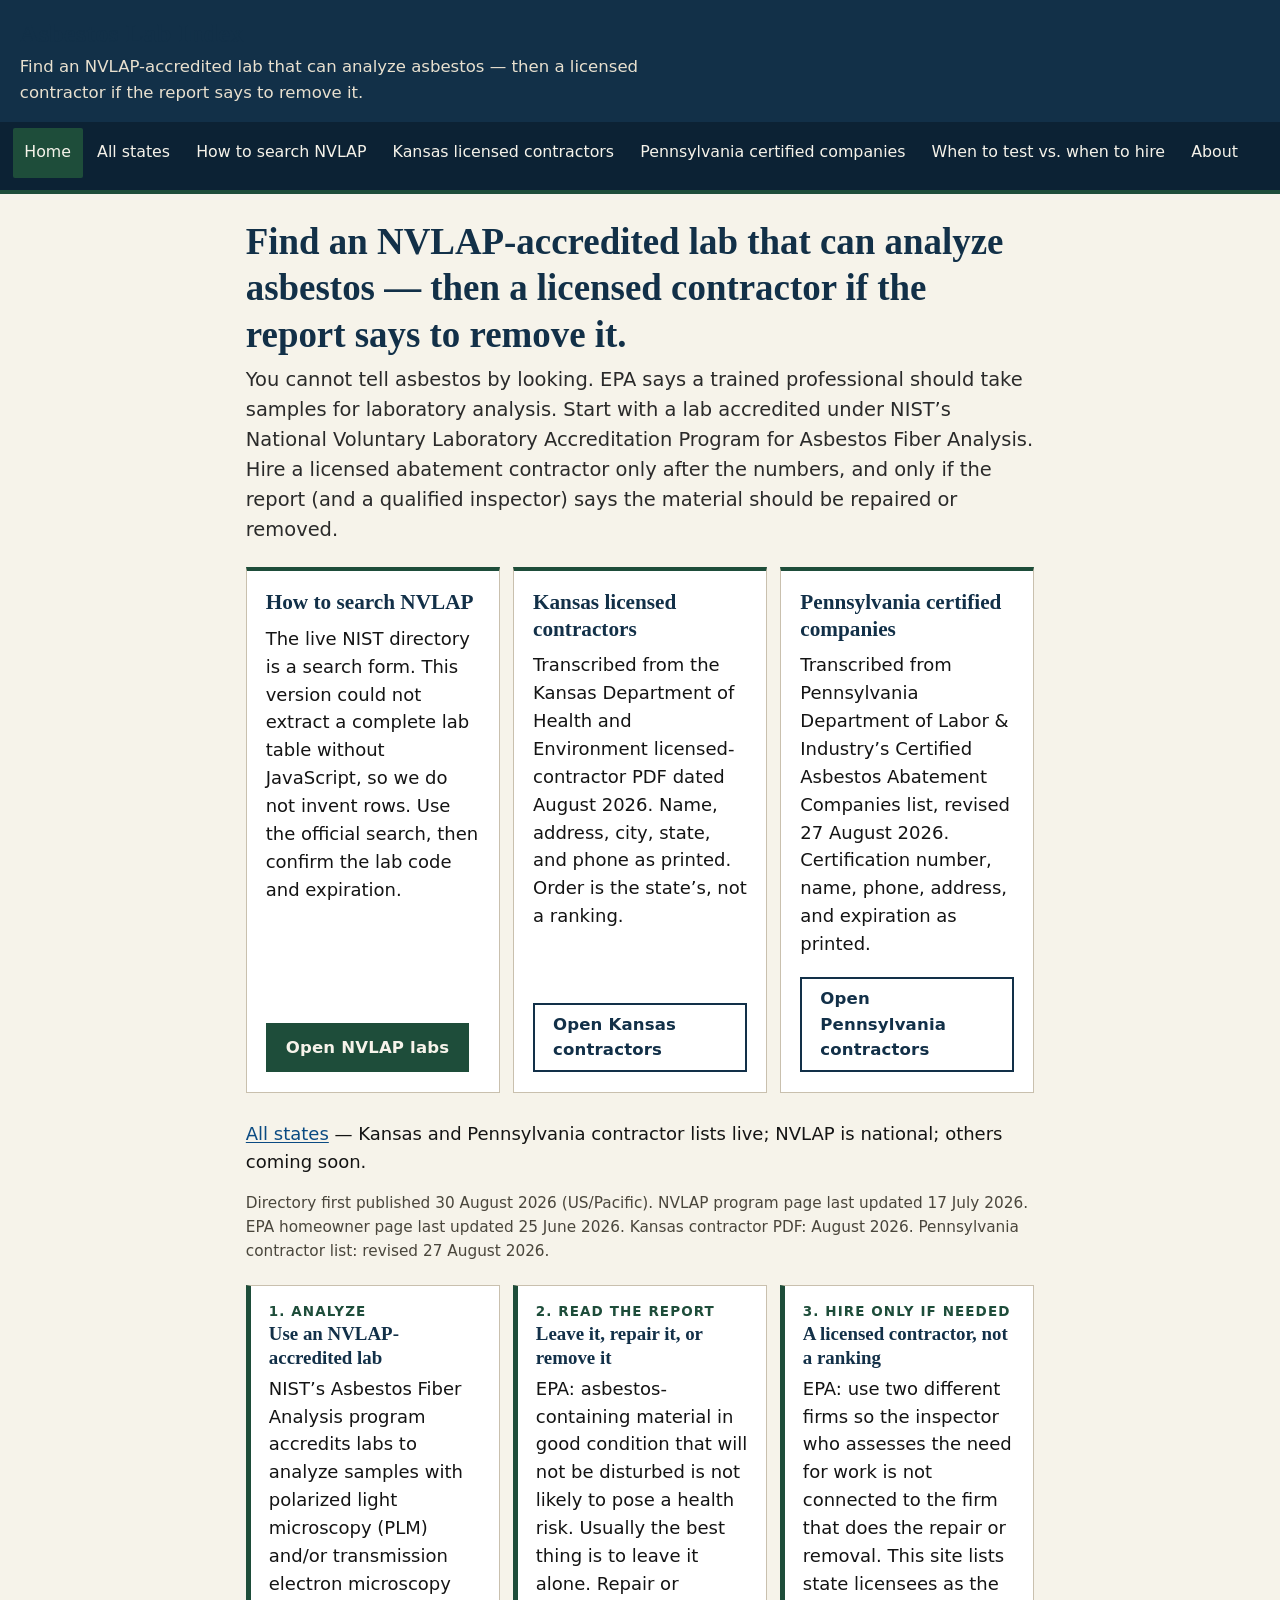
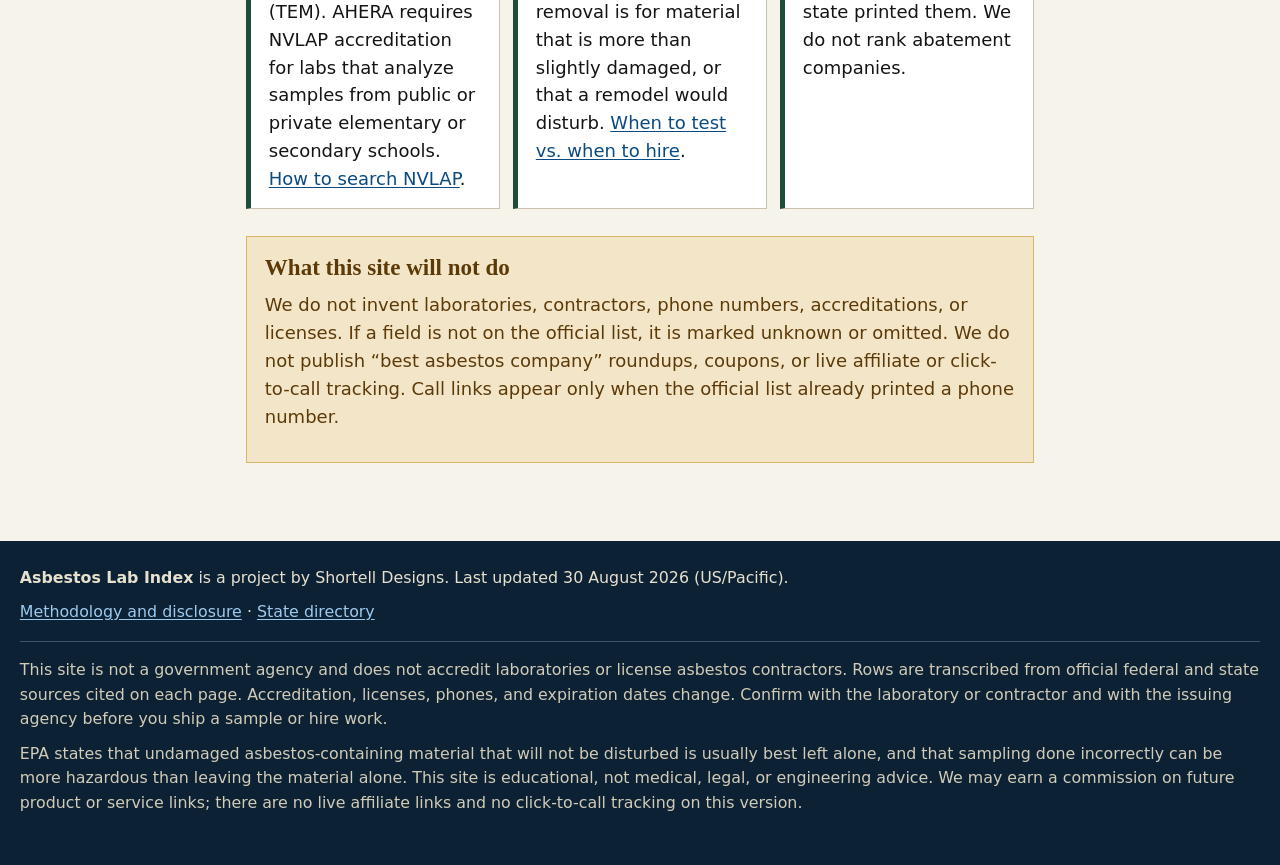
==== index.html @ ee0b83ad "Use Shortell Designs as public byline." ====
<!DOCTYPE html>
<html lang="en">
<head>
  <meta charset="utf-8">
  <meta name="viewport" content="width=device-width, initial-scale=1">
  <title>Find an NVLAP Asbestos Lab, Then a Licensed Contractor | Asbestos Lab Index</title>
  <meta name="description" content="Independent index: NIST NVLAP search (no invented labs), 77 Kansas licensed contractors, 284 Pennsylvania certified companies. Analyze first. Not a ranking. No paid placement.">
  <link rel="stylesheet" href="css/site.css">
</head>
<body>
  <a class="skip" href="#content">Skip to content</a>
  <header class="site">
    <div class="brand">
      <h1><a href="index.html">Asbestos Lab Index</a></h1>
      <p class="tag">Find an NVLAP-accredited lab that can analyze asbestos — then a licensed contractor if the report says to remove it.</p>
    </div>
    <nav class="primary" aria-label="Primary">
      <ul>
        <li><a href="index.html" aria-current="page">Home</a></li>
        <li><a href="states.html">All states</a></li>
        <li><a href="nvlap.html">How to search NVLAP</a></li>
        <li><a href="contractors/kansas.html">Kansas licensed contractors</a></li>
        <li><a href="contractors/pennsylvania.html">Pennsylvania certified companies</a></li>
        <li><a href="when-to-test.html">When to test vs. when to hire</a></li>
        <li><a href="about.html">About</a></li>
      </ul>
    </nav>
  </header>
  <main id="content">
    <h1 class="page">Find an NVLAP-accredited lab that can analyze asbestos — then a licensed contractor if the report says to remove it.</h1>
    <p class="lede">You cannot tell asbestos by looking. EPA says a trained professional should take samples for laboratory analysis. Start with a lab accredited under NIST’s National Voluntary Laboratory Accreditation Program for Asbestos Fiber Analysis. Hire a licensed abatement contractor only after the numbers, and only if the report (and a qualified inspector) says the material should be repaired or removed.</p>

    <div class="cards two cta-cards">
      <div class="card">
        <h3><a href="nvlap.html">How to search NVLAP</a></h3>
        <p>The live NIST directory is a search form. This version could not extract a complete lab table without JavaScript, so we do not invent rows. Use the official search, then confirm the lab code and expiration.</p>
        <a class="btn" href="nvlap.html">Open NVLAP labs</a>
      </div>
      <div class="card">
        <h3><a href="contractors/kansas.html">Kansas licensed contractors</a></h3>
        <p>Transcribed from the Kansas Department of Health and Environment licensed-contractor PDF dated August 2026. Name, address, city, state, and phone as printed. Order is the state’s, not a ranking.</p>
        <a class="btn secondary" href="contractors/kansas.html">Open Kansas contractors</a>
      </div>
      <div class="card">
        <h3><a href="contractors/pennsylvania.html">Pennsylvania certified companies</a></h3>
        <p>Transcribed from Pennsylvania Department of Labor &amp; Industry’s Certified Asbestos Abatement Companies list, revised 27 August 2026. Certification number, name, phone, address, and expiration as printed.</p>
        <a class="btn secondary" href="contractors/pennsylvania.html">Open Pennsylvania contractors</a>
      </div>
    </div>
    <p><a href="states.html">All states</a> — Kansas and Pennsylvania contractor lists live; NVLAP is national; others coming soon.</p>
    <p class="meta">Directory first published 30 August 2026 (US/Pacific). NVLAP program page last updated 17 July 2026. EPA homeowner page last updated 25 June 2026. Kansas contractor PDF: August 2026. Pennsylvania contractor list: revised 27 August 2026.</p>

    <div class="flow">
      <article>
        <span class="step">1. Analyze</span>
        <h2>Use an NVLAP-accredited lab</h2>
        <p>NIST’s Asbestos Fiber Analysis program accredits labs to analyze samples with polarized light microscopy (PLM) and/or transmission electron microscopy (TEM). AHERA requires NVLAP accreditation for labs that analyze samples from public or private elementary or secondary schools. <a href="nvlap.html">How to search NVLAP</a>.</p>
      </article>
      <article>
        <span class="step">2. Read the report</span>
        <h2>Leave it, repair it, or remove it</h2>
        <p>EPA: asbestos-containing material in good condition that will not be disturbed is not likely to pose a health risk. Usually the best thing is to leave it alone. Repair or removal is for material that is more than slightly damaged, or that a remodel would disturb. <a href="when-to-test.html">When to test vs. when to hire</a>.</p>
      </article>
      <article>
        <span class="step">3. Hire only if needed</span>
        <h2>A licensed contractor, not a ranking</h2>
        <p>EPA: use two different firms so the inspector who assesses the need for work is not connected to the firm that does the repair or removal. This site lists state licensees as the state printed them. We do not rank abatement companies.</p>
      </article>
    </div>

    <div class="callout">
      <h2>What this site will not do</h2>
      <p>We do not invent laboratories, contractors, phone numbers, accreditations, or licenses. If a field is not on the official list, it is marked unknown or omitted. We do not publish “best asbestos company” roundups, coupons, or live affiliate or click-to-call tracking. Call links appear only when the official list already printed a phone number.</p>
    </div>
  </main>
  <footer class="site">
    <div class="inner">
      <p><strong>Asbestos Lab Index</strong> is a project by Shortell Designs. Last updated 30 August 2026 (US/Pacific).</p>
      <p><a href="about.html">Methodology and disclosure</a> · <a href="states.html">State directory</a></p>
      <div class="disclaimer">
        <p>This site is not a government agency and does not accredit laboratories or license asbestos contractors. Rows are transcribed from official federal and state sources cited on each page. Accreditation, licenses, phones, and expiration dates change. Confirm with the laboratory or contractor and with the issuing agency before you ship a sample or hire work.</p>
        <p>EPA states that undamaged asbestos-containing material that will not be disturbed is usually best left alone, and that sampling done incorrectly can be more hazardous than leaving the material alone. This site is educational, not medical, legal, or engineering advice. We may earn a commission on future product or service links; there are no live affiliate links and no click-to-call tracking on this version.</p>
      </div>
    </div>
  </footer>
</body>
</html>
---- css/site.css ----
/* Asbestos Lab Index — Shortell Designs, 2026-08-30
   Calm, official, mobile-first, high contrast. No hero photos. */

:root {
  --ink: #141414;
  --ink-soft: #2a2a2a;
  --paper: #f6f3ea;
  --paper-2: #efe9db;
  --rule: #c9c0ae;
  --navy: #123048;
  --navy-2: #0c2234;
  --link: #0a4a82;
  --link-visited: #4a2f6b;
  --forest: #1e4d3a;
  --warn-bg: #f3e6c8;
  --warn-ink: #5c3a08;
  --ok-bg: #dce9e1;
  --focus: #c45c00;
  --max: 46rem;
  --wide: 72rem;
}

*, *::before, *::after { box-sizing: border-box; }

html {
  font-size: 112.5%;
  scroll-behavior: smooth;
}

body {
  margin: 0;
  background: var(--paper);
  color: var(--ink);
  font-family: "Segoe UI", system-ui, -apple-system, Helvetica, Arial, sans-serif;
  line-height: 1.55;
}

.skip {
  position: absolute;
  left: -999px;
  top: 0;
  background: var(--navy);
  color: #fff;
  padding: 0.5rem 1rem;
  z-index: 20;
}
.skip:focus { left: 0.5rem; top: 0.5rem; }

header.site {
  background: var(--navy);
  color: #f6f3ea;
  border-bottom: 4px solid var(--forest);
}

.brand {
  max-width: var(--wide);
  margin: 0 auto;
  padding: 0.85rem 1.1rem 0.4rem;
}

.brand p.eyebrow {
  margin: 0;
  font-size: 0.72rem;
  letter-spacing: 0.12em;
  text-transform: uppercase;
  color: #d7c9a4;
}

.brand h1 {
  margin: 0.15rem 0 0;
  font-family: Georgia, "Times New Roman", serif;
  font-size: 1.45rem;
  font-weight: 700;
  letter-spacing: 0.01em;
}

.brand h1 a {
  color: inherit;
  text-decoration: none;
}

.brand .tag {
  margin: 0.2rem 0 0.5rem;
  font-size: 0.92rem;
  color: #e8e0cf;
  max-width: 38rem;
}

nav.primary {
  background: var(--navy-2);
}

nav.primary ul {
  list-style: none;
  margin: 0 auto;
  padding: 0.35rem 0.7rem;
  max-width: var(--wide);
  display: flex;
  flex-wrap: wrap;
  gap: 0.15rem 0.15rem;
}

nav.primary a {
  display: inline-block;
  color: #f6f3ea;
  text-decoration: none;
  padding: 0.4rem 0.65rem;
  border-radius: 2px;
  font-size: 0.88rem;
}

nav.primary a:hover,
nav.primary a:focus {
  background: #1d4a68;
  outline: 2px solid #f6d27a;
  outline-offset: 1px;
}

nav.primary a[aria-current="page"] {
  background: var(--forest);
}

main {
  max-width: var(--max);
  margin: 0 auto;
  padding: 1.4rem 1.1rem 3rem;
}

main.wide { max-width: var(--wide); }

h1, h2, h3, h4 {
  font-family: Georgia, "Times New Roman", serif;
  line-height: 1.25;
  color: var(--navy);
}

h1.page {
  font-size: 1.85rem;
  margin: 0 0 0.4rem;
}

.lede {
  font-size: 1.08rem;
  color: var(--ink-soft);
  margin: 0 0 1.2rem;
}

.meta {
  font-size: 0.85rem;
  color: #4a463c;
  margin: 0 0 1.2rem;
}

h2 {
  font-size: 1.28rem;
  margin: 1.8rem 0 0.55rem;
  padding-top: 0.4rem;
  border-top: 1px solid var(--rule);
}

h3 {
  font-size: 1.05rem;
  margin: 1.2rem 0 0.4rem;
  color: var(--forest);
}

p { margin: 0 0 0.9rem; }

a {
  color: var(--link);
  text-underline-offset: 2px;
}
a:visited { color: var(--link-visited); }
a:focus {
  outline: 3px solid var(--focus);
  outline-offset: 2px;
}

ul, ol { margin: 0 0 1rem; padding-left: 1.3rem; }
li { margin-bottom: 0.35rem; }

.flow {
  display: grid;
  gap: 0.7rem;
  margin: 1.2rem 0 1.5rem;
}

.flow article {
  background: #fff;
  border: 1px solid var(--rule);
  border-left: 5px solid var(--forest);
  padding: 0.85rem 1rem;
}

.flow article h2 {
  border: 0;
  margin: 0 0 0.3rem;
  padding: 0;
  font-size: 1.05rem;
}

.flow .step {
  display: block;
  font-size: 0.75rem;
  letter-spacing: 0.08em;
  text-transform: uppercase;
  color: var(--forest);
  font-family: "Segoe UI", system-ui, sans-serif;
  font-weight: 700;
}

.cards {
  display: grid;
  gap: 0.75rem;
  margin: 1rem 0 1.5rem;
}

@media (min-width: 640px) {
  .cards.two { grid-template-columns: 1fr 1fr; }
  .flow { grid-template-columns: 1fr 1fr 1fr; }
  h1.page { font-size: 2.05rem; }
}

.card {
  background: #fff;
  border: 1px solid var(--rule);
  padding: 0.9rem 1rem;
}

.card h2, .card h3 {
  margin-top: 0;
  border: 0;
  padding: 0;
}

.callout {
  background: var(--warn-bg);
  color: var(--warn-ink);
  border: 1px solid #d7b56a;
  padding: 0.85rem 1rem;
  margin: 1rem 0 1.3rem;
}

.callout.ok {
  background: var(--ok-bg);
  color: #143328;
  border-color: #8fb59e;
}

.callout h2, .callout h3 {
  color: inherit;
  border: 0;
  margin-top: 0;
  padding: 0;
}

.table-wrap {
  overflow-x: auto;
  margin: 0 0 1.4rem;
  border: 1px solid var(--rule);
  background: #fff;
}

table {
  width: 100%;
  border-collapse: collapse;
  font-size: 0.88rem;
  min-width: 40rem;
}

th, td {
  text-align: left;
  vertical-align: top;
  padding: 0.45rem 0.55rem;
  border-bottom: 1px solid var(--rule);
}

th {
  background: var(--navy);
  color: #f6f3ea;
  font-weight: 600;
  position: sticky;
  top: 0;
}

tr:nth-child(even) td { background: var(--paper-2); }

caption {
  text-align: left;
  font-weight: 600;
  padding: 0.5rem 0.55rem;
  caption-side: top;
  background: var(--paper-2);
}

.yes { font-weight: 700; color: var(--forest); }
.sub { color: #5c3a08; }
.no { color: #666; }
.unknown { color: #5c3a08; font-style: italic; }

.cite {
  font-size: 0.88rem;
  background: #fff;
  border: 1px solid var(--rule);
  padding: 0.75rem 1rem;
  margin: 1rem 0;
}

.cite ol { margin-bottom: 0; }

footer.site {
  background: var(--navy-2);
  color: #e8e0cf;
  padding: 1.4rem 1.1rem 2.2rem;
  font-size: 0.88rem;
}

footer.site .inner {
  max-width: var(--wide);
  margin: 0 auto;
}

footer.site a { color: #9ec9ef; }
footer.site a:visited { color: #cbb6e4; }

footer.site p { margin: 0 0 0.55rem; }

.disclaimer {
  border-top: 1px solid #3a5568;
  margin-top: 0.9rem;
  padding-top: 0.9rem;
  color: #d2cbb8;
}

.state-list {
  list-style: none;
  padding: 0;
  margin: 0 0 1.4rem;
}

.state-list li {
  display: flex;
  justify-content: space-between;
  gap: 1rem;
  border-bottom: 1px solid var(--rule);
  padding: 0.45rem 0;
}

.badge {
  font-size: 0.75rem;
  font-weight: 700;
  letter-spacing: 0.04em;
  text-transform: uppercase;
  padding: 0.12rem 0.4rem;
  border: 1px solid var(--forest);
  color: var(--forest);
  background: var(--ok-bg);
}

.badge.soon {
  border-color: #8a7a55;
  color: #5c5340;
  background: var(--paper-2);
}

dl.facts dt {
  font-weight: 700;
  margin-top: 0.6rem;
}
dl.facts dd { margin: 0.15rem 0 0; }

code, .path {
  font-family: ui-monospace, "Cascadia Code", Consolas, monospace;
  font-size: 0.86em;
  background: var(--paper-2);
  padding: 0.05rem 0.28rem;
}

/* === Directory conversion pass. Tokens unchanged. Roster tables below. === */

/* Primary actions: official, not a promo chip. No radius, no shadow. */
.actions,
.cta-cards .btn {
  font-family: "Segoe UI", system-ui, sans-serif;
}

.cta-cards {
  margin-top: 0.35rem;
}

.cta-cards .card {
  display: flex;
  flex-direction: column;
  gap: 0.35rem;
  padding: 1rem 1.05rem 1.1rem;
  border-top: 4px solid var(--forest);
}

.cta-cards .card h3 {
  margin: 0 0 0.15rem;
  font-size: 1.18rem;
  line-height: 1.25;
}

.cta-cards .card h3 a {
  color: var(--navy);
  text-decoration: none;
}

.cta-cards .card h3 a:hover,
.cta-cards .card h3 a:focus {
  text-decoration: underline;
  text-underline-offset: 3px;
}

.cta-cards .card p {
  margin: 0 0 0.7rem;
  flex: 1;
}

.btn {
  display: inline-flex;
  align-items: center;
  justify-content: center;
  align-self: flex-start;
  min-height: 2.75rem;
  padding: 0.4rem 1rem;
  background: var(--forest);
  color: #f6f3ea;
  text-decoration: none;
  font-weight: 700;
  font-size: 0.92rem;
  letter-spacing: 0.01em;
  border: 2px solid var(--forest);
}

.btn:visited { color: #f6f3ea; }

.btn:hover,
.btn:focus {
  background: var(--navy);
  border-color: var(--navy);
  color: #f6f3ea;
}

.btn.secondary {
  background: transparent;
  color: var(--navy);
  border-color: var(--navy);
}

.btn.secondary:visited { color: var(--navy); }

.btn.secondary:hover,
.btn.secondary:focus {
  background: var(--navy);
  color: #f6f3ea;
}

/* Keep the 3-step as a story, not a brochure row, until there is real width. */
@media (min-width: 640px) {
  .flow { grid-template-columns: 1fr; }
}
@media (min-width: 56rem) {
  .flow { grid-template-columns: 1fr 1fr 1fr; }
  .cards.two.cta-cards { grid-template-columns: 1fr 1fr 1fr; }
}

.flow article p:last-child { margin-bottom: 0; }

/* Nav: thumb-sized targets. Already wraps. */
nav.primary a {
  min-height: 2.75rem;
  display: inline-flex;
  align-items: center;
}

/* Compact table key (replaces the wall-of-text callout body) */
.callout.compact { padding: 0.75rem 0.95rem; }
.callout.compact h2 { font-size: 1.05rem; margin-bottom: 0.45rem; }
.callout.compact p:last-child { margin-bottom: 0; }

.key {
  display: grid;
  gap: 0.4rem 1.1rem;
  margin: 0 0 0.75rem;
  padding: 0;
}

.key div {
  display: grid;
  grid-template-columns: 7rem 1fr;
  gap: 0.45rem;
  align-items: baseline;
}

.key dt {
  margin: 0;
  font-weight: 700;
  color: var(--navy);
  font-family: "Segoe UI", system-ui, sans-serif;
  font-size: 0.88rem;
}

.key dd {
  margin: 0;
  font-size: 0.92rem;
}

@media (min-width: 640px) {
  .key { grid-template-columns: 1fr 1fr; }
}

/* Phone numbers are the conversion. Desktop: still a quiet tel: link. */
.labs-table a[href^="tel:"] {
  font-weight: 700;
  text-decoration: none;
  white-space: nowrap;
}
.labs-table a[href^="tel:"]:hover { text-decoration: underline; }


/* Directory tables: sticky first column on wide screens; cards on small screens. */
@media (min-width: 48rem) {
  .dir-table th:nth-child(1),
  .dir-table td:nth-child(1) {
    position: sticky;
    left: 0;
    z-index: 1;
    min-width: 11rem;
  }
  .dir-table thead th:nth-child(1) {
    z-index: 3;
    background: var(--navy);
  }
  .dir-table tbody tr:nth-child(odd) td:nth-child(1) { background: #fff; }
  .dir-table tbody tr:nth-child(even) td:nth-child(1) { background: var(--paper-2); }
}

@media (max-width: 47.99rem) {
  .dir-table {
    min-width: 0;
    border: 0;
  }
  .dir-table caption {
    padding: 0.65rem 0.2rem;
    background: transparent;
  }
  .dir-table thead { display: none; }
  .dir-table tbody,
  .dir-table tr,
  .dir-table td {
    display: block;
    width: 100%;
  }
  .dir-table tbody tr {
    display: grid;
    gap: 0.15rem;
    background: #fff;
    border: 1px solid var(--rule);
    border-left: 5px solid var(--forest);
    padding: 0.85rem 0.95rem 1rem;
    margin: 0 0 0.75rem;
  }
  .dir-table tbody tr:nth-child(even) td { background: transparent; }
  .dir-table td {
    display: grid;
    grid-template-columns: 7.25rem 1fr;
    gap: 0.35rem;
    border: 0;
    padding: 0.18rem 0;
  }
  .dir-table td::before {
    content: attr(data-label);
    font-family: "Segoe UI", system-ui, sans-serif;
    font-size: 0.72rem;
    font-weight: 700;
    letter-spacing: 0.06em;
    text-transform: uppercase;
    color: var(--forest);
    padding-top: 0.2rem;
  }
  .dir-table td.name {
    order: -2;
    font-family: Georgia, "Times New Roman", serif;
    font-size: 1.08rem;
    font-weight: 700;
    color: var(--navy);
    grid-template-columns: 1fr;
    margin-bottom: 0.25rem;
  }
  .dir-table td.name::before { display: none; }
  .dir-table td.phone {
    order: -1;
    margin: 0.15rem 0 0.45rem;
    align-items: center;
  }
  .dir-table td.phone a[href^="tel:"] {
    display: inline-flex;
    align-items: center;
    justify-content: center;
    min-height: 2.75rem;
    padding: 0.3rem 0.85rem;
    background: var(--navy);
    color: #f6f3ea;
    font-weight: 700;
    text-decoration: none;
  }
  .dir-table td.phone a[href^="tel:"]:visited { color: #f6f3ea; }
}

.filter {
  display: flex;
  flex-wrap: wrap;
  gap: 0.4rem 0.75rem;
  align-items: center;
  margin: 0 0 1rem;
}
.filter label {
  font-weight: 700;
  font-size: 0.88rem;
  color: var(--navy);
}
.filter input {
  font: inherit;
  min-height: 2.5rem;
  min-width: min(100%, 18rem);
  padding: 0.3rem 0.6rem;
  border: 1px solid var(--rule);
  background: #fff;
}

@media (min-width: 48rem) {
  .yes { background: var(--ok-bg); padding: 0.05rem 0.35rem; }
  .sub { background: var(--warn-bg); padding: 0.05rem 0.35rem; }
}
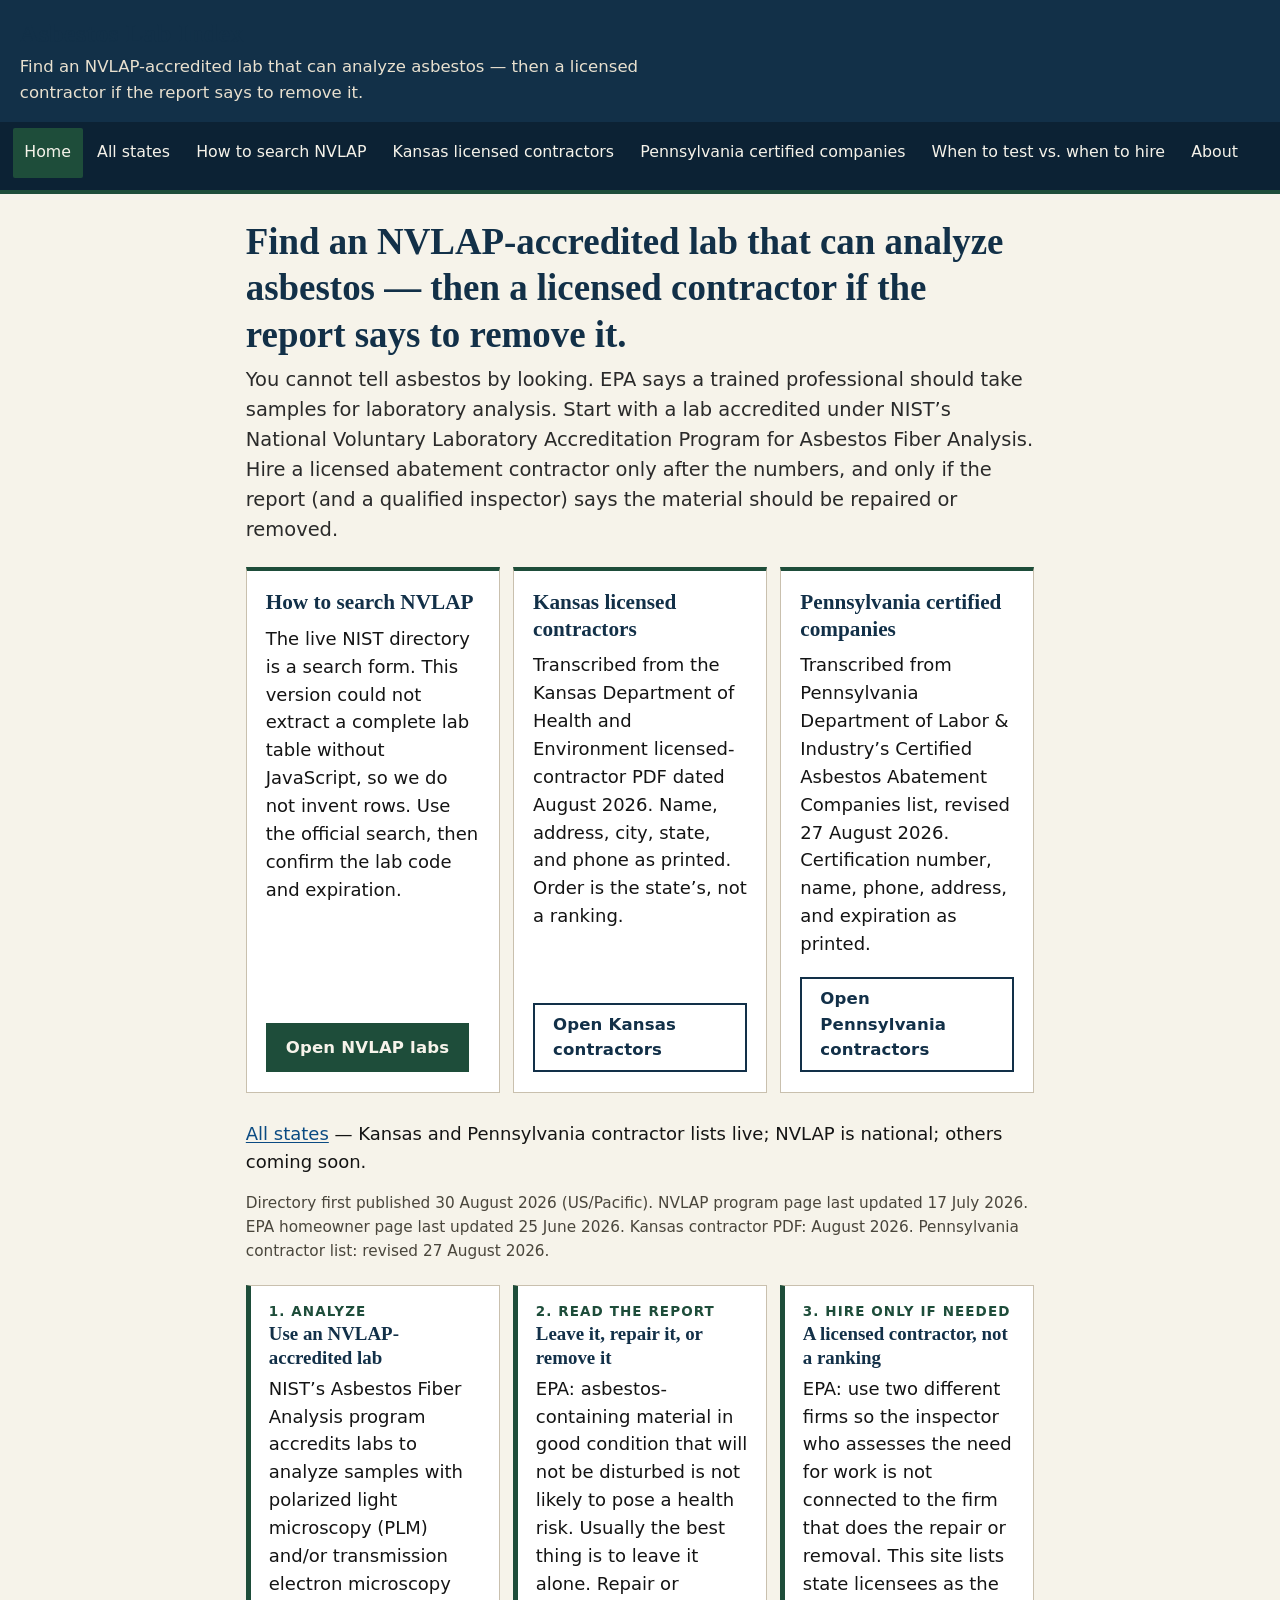
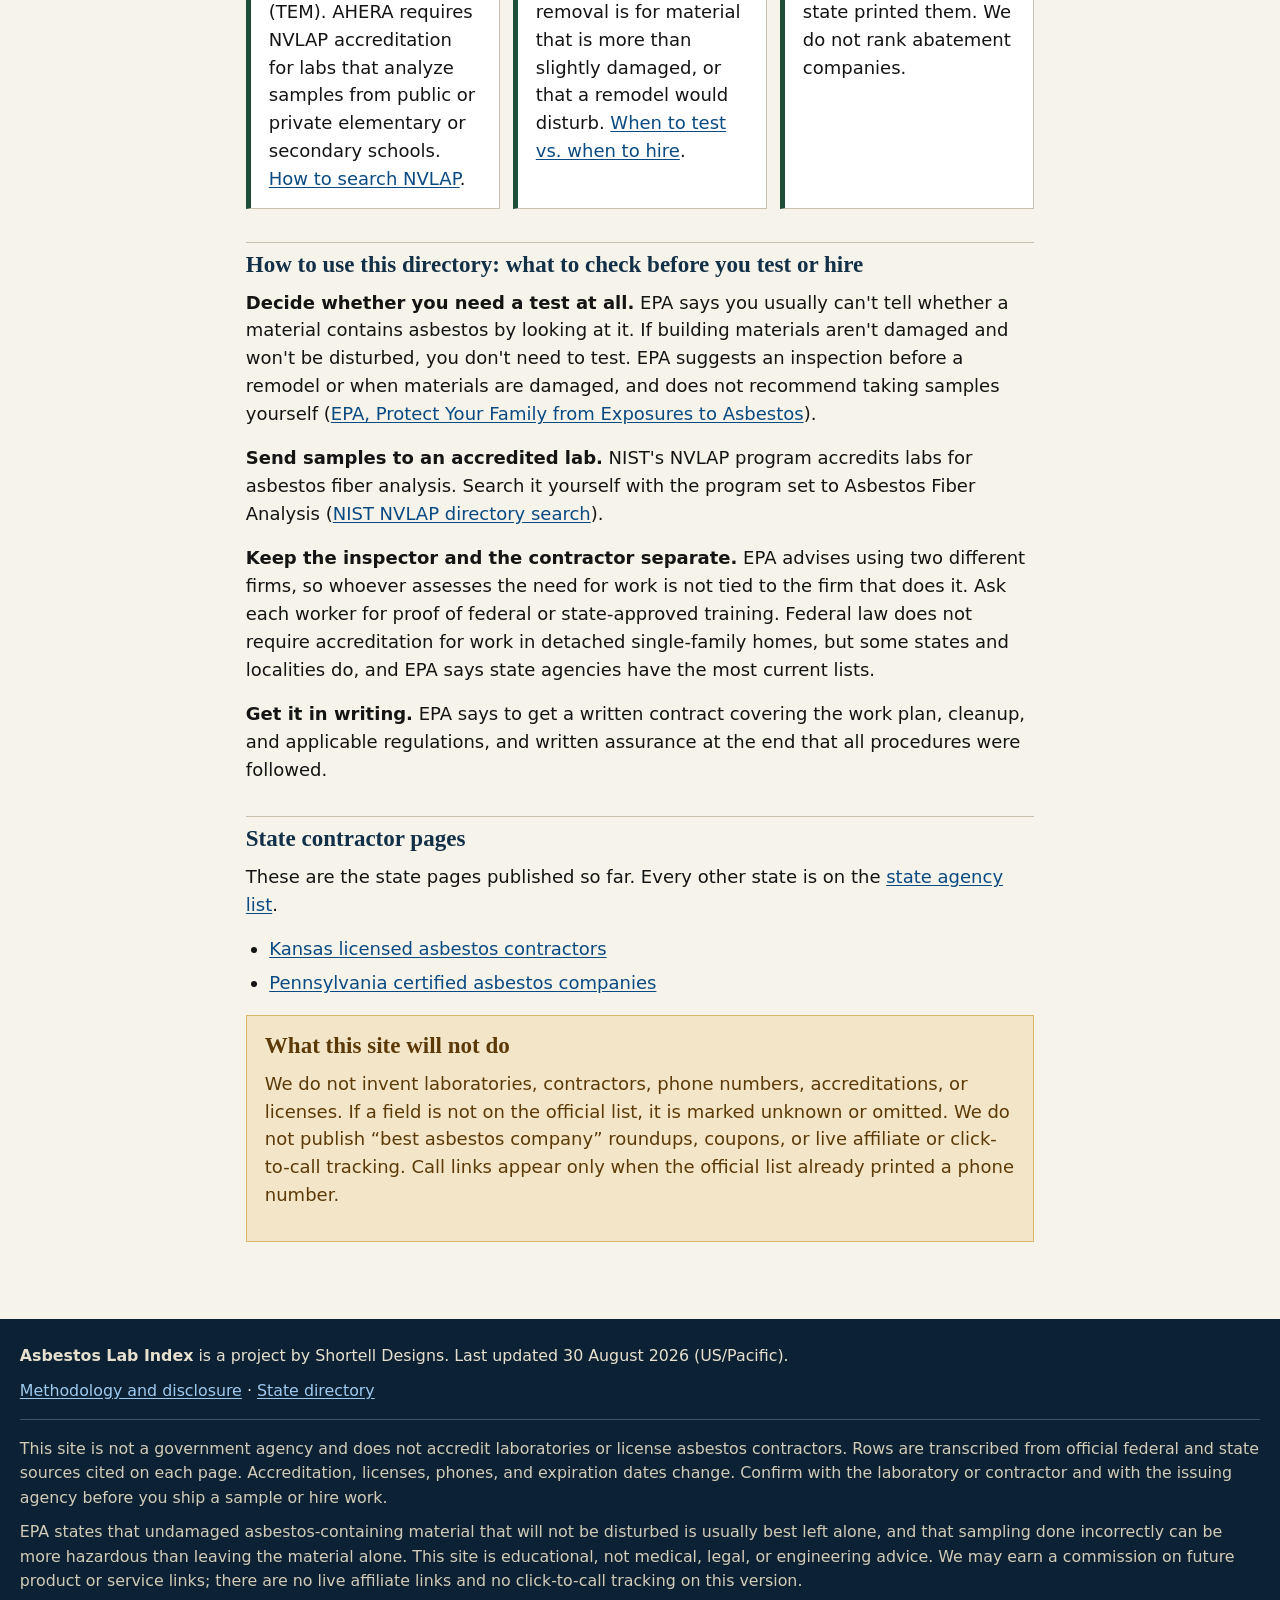
==== commit e02d14dc: "Add homepage depth section (official-source checklist), popular state pages, canonical" ====
--- a/index.html
+++ b/index.html
@@ -6,6 +6,7 @@
   <title>Find an NVLAP Asbestos Lab, Then a Licensed Contractor | Asbestos Lab Index</title>
   <meta name="description" content="Independent index: NIST NVLAP search (no invented labs), 77 Kansas licensed contractors, 284 Pennsylvania certified companies. Analyze first. Not a ranking. No paid placement.">
   <link rel="stylesheet" href="css/site.css">
+  <link rel="canonical" href="https://shortelldesigns.github.io/asbestos-lab-index/">
 </head>
 <body>
   <a class="skip" href="#content">Skip to content</a>
@@ -68,6 +69,22 @@
       </article>
     </div>
 
+    <section class="depth" id="before-you-test">
+      <h2>How to use this directory: what to check before you test or hire</h2>
+      <p><strong>Decide whether you need a test at all.</strong> EPA says you usually can't tell whether a material contains asbestos by looking at it. If building materials aren't damaged and won't be disturbed, you don't need to test. EPA suggests an inspection before a remodel or when materials are damaged, and does not recommend taking samples yourself (<a href="https://www.epa.gov/asbestos/protect-your-family-exposures-asbestos">EPA, Protect Your Family from Exposures to Asbestos</a>).</p>
+      <p><strong>Send samples to an accredited lab.</strong> NIST's NVLAP program accredits labs for asbestos fiber analysis. Search it yourself with the program set to Asbestos Fiber Analysis (<a href="https://www-s.nist.gov/niws/index.cfm?event=directory.search">NIST NVLAP directory search</a>).</p>
+      <p><strong>Keep the inspector and the contractor separate.</strong> EPA advises using two different firms, so whoever assesses the need for work is not tied to the firm that does it. Ask each worker for proof of federal or state-approved training. Federal law does not require accreditation for work in detached single-family homes, but some states and localities do, and EPA says state agencies have the most current lists.</p>
+      <p><strong>Get it in writing.</strong> EPA says to get a written contract covering the work plan, cleanup, and applicable regulations, and written assurance at the end that all procedures were followed.</p>
+    </section>
+    <section class="depth" id="popular-states">
+      <h2>State contractor pages</h2>
+      <p>These are the state pages published so far. Every other state is on the <a href="states.html">state agency list</a>.</p>
+      <ul>
+        <li><a href="contractors/kansas.html">Kansas licensed asbestos contractors</a></li>
+        <li><a href="contractors/pennsylvania.html">Pennsylvania certified asbestos companies</a></li>
+      </ul>
+    </section>
+
     <div class="callout">
       <h2>What this site will not do</h2>
       <p>We do not invent laboratories, contractors, phone numbers, accreditations, or licenses. If a field is not on the official list, it is marked unknown or omitted. We do not publish “best asbestos company” roundups, coupons, or live affiliate or click-to-call tracking. Call links appear only when the official list already printed a phone number.</p>
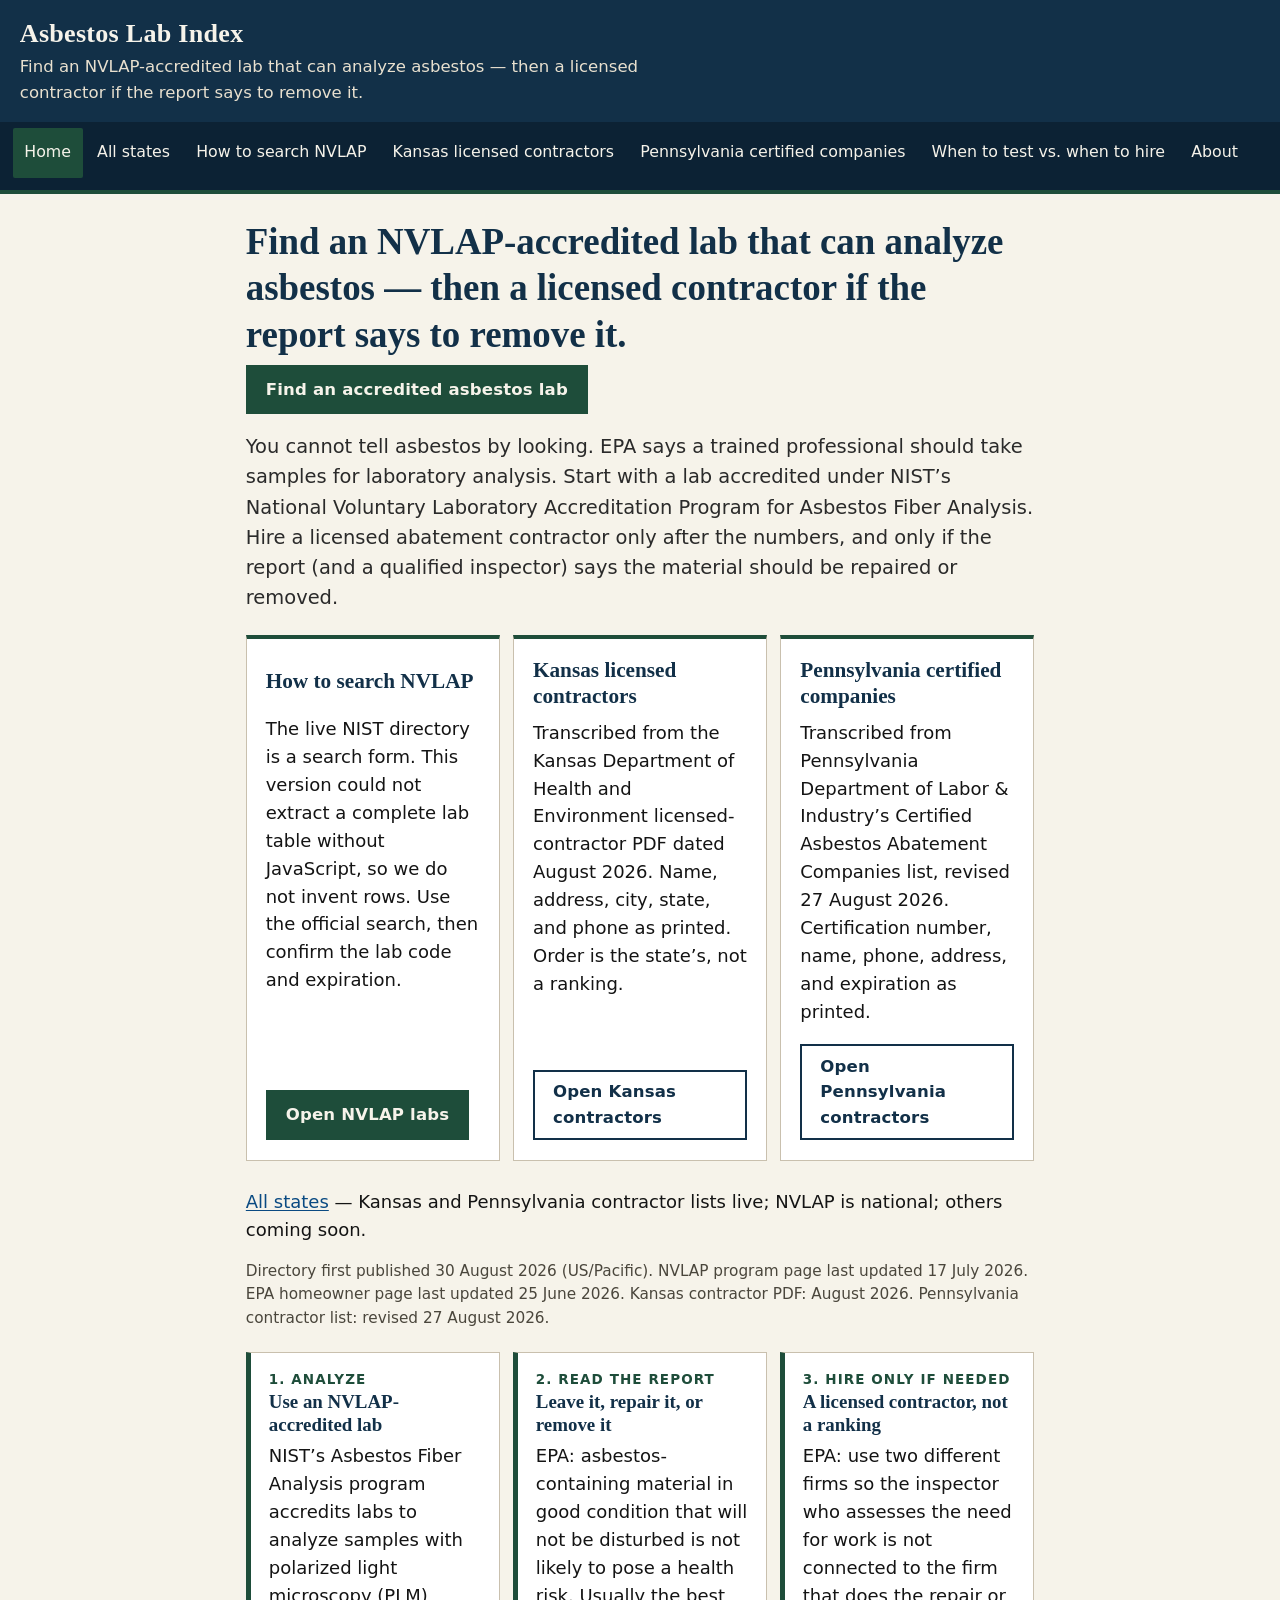
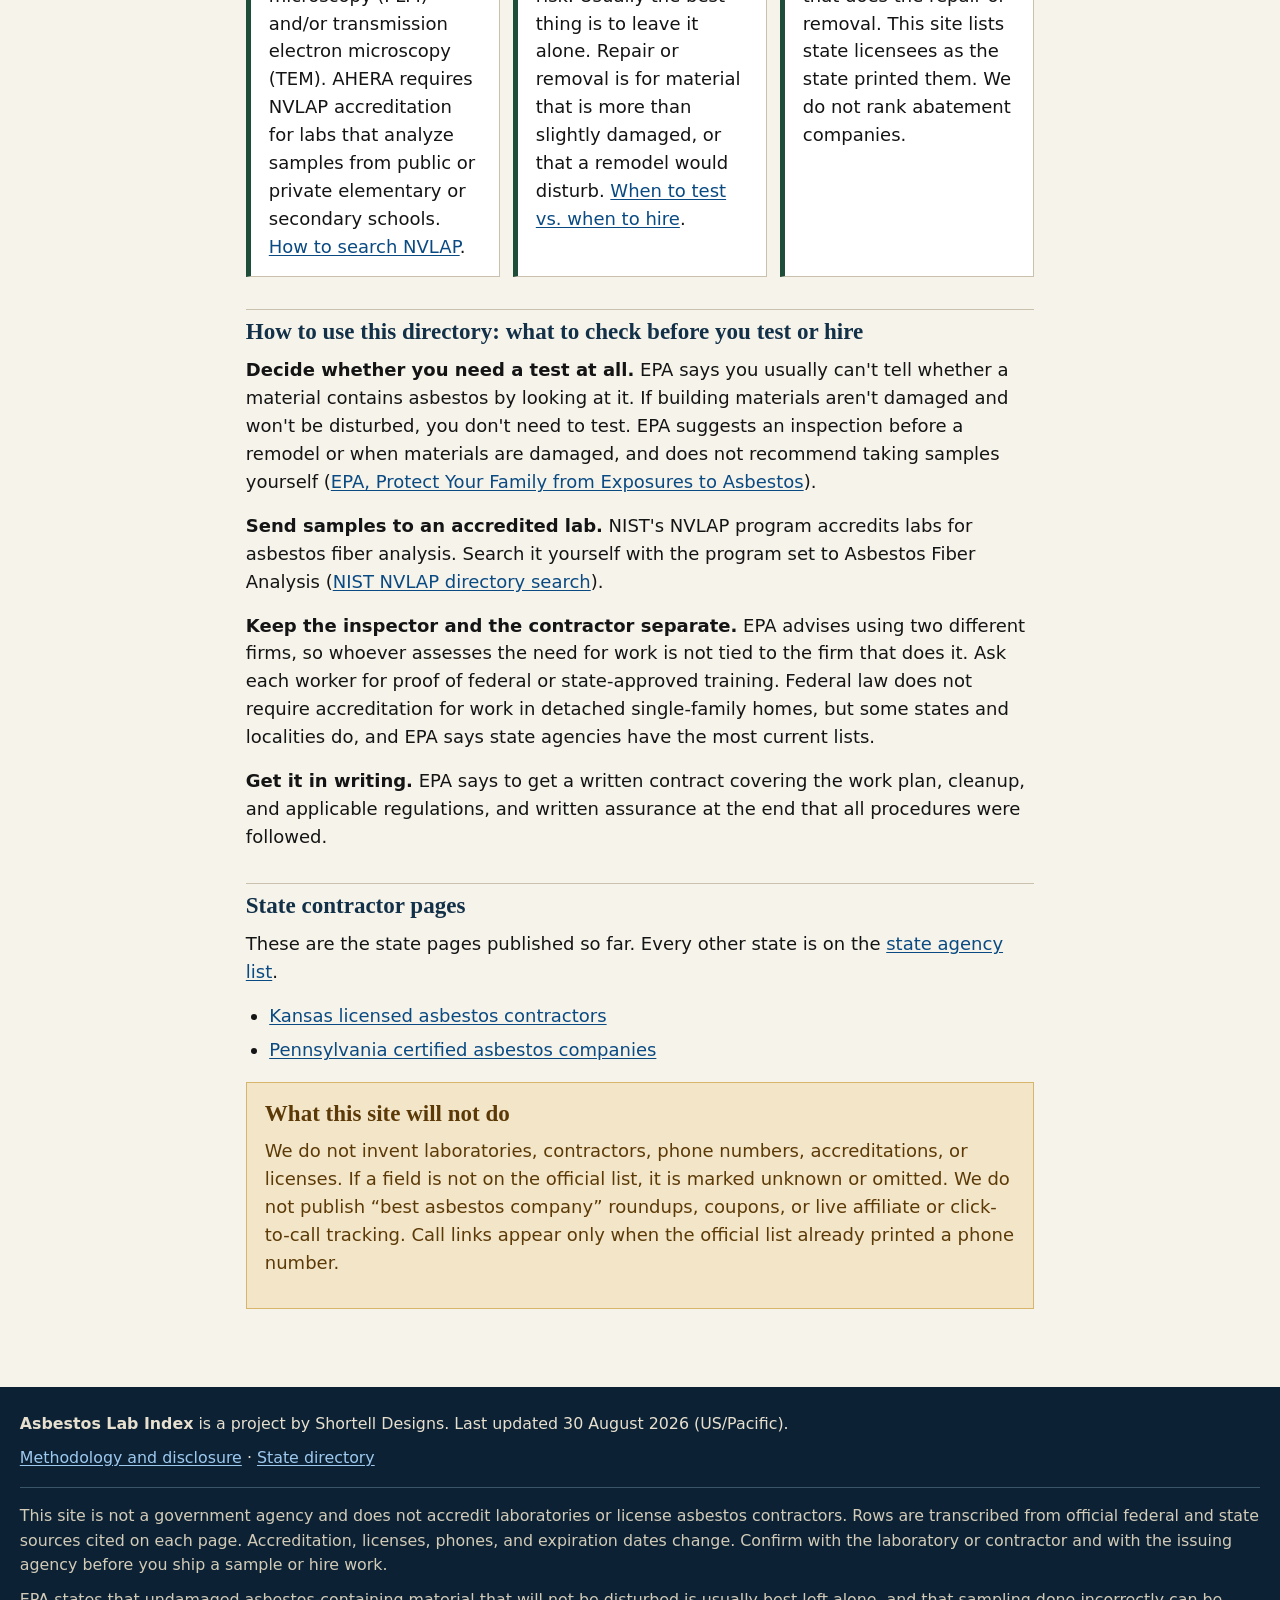
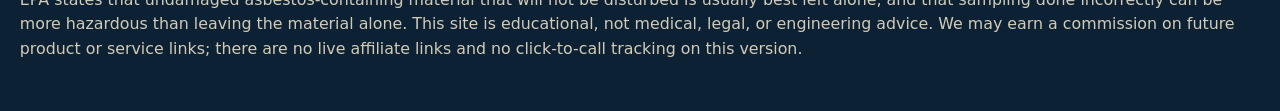
==== commit 5c4d966c: "Fold CTA + tap-target pass (home, when-to-test, PA)" ====
--- a/index.html
+++ b/index.html
@@ -3,7 +3,7 @@
 <head>
   <meta charset="utf-8">
   <meta name="viewport" content="width=device-width, initial-scale=1">
-  <title>Find an NVLAP Asbestos Lab, Then a Licensed Contractor | Asbestos Lab Index</title>
+  <title>Find an NVLAP Asbestos Lab, Then a Licensed Contractor</title>
   <meta name="description" content="Independent index: NIST NVLAP search (no invented labs), 77 Kansas licensed contractors, 284 Pennsylvania certified companies. Analyze first. Not a ranking. No paid placement.">
   <link rel="stylesheet" href="css/site.css">
   <link rel="canonical" href="https://shortelldesigns.github.io/asbestos-lab-index/">
@@ -12,7 +12,7 @@
   <a class="skip" href="#content">Skip to content</a>
   <header class="site">
     <div class="brand">
-      <h1><a href="index.html">Asbestos Lab Index</a></h1>
+      <p class="site-title"><a href="index.html">Asbestos Lab Index</a></p>
       <p class="tag">Find an NVLAP-accredited lab that can analyze asbestos — then a licensed contractor if the report says to remove it.</p>
     </div>
     <nav class="primary" aria-label="Primary">
@@ -29,6 +29,7 @@
   </header>
   <main id="content">
     <h1 class="page">Find an NVLAP-accredited lab that can analyze asbestos — then a licensed contractor if the report says to remove it.</h1>
+    <p class="fold-cta"><a class="btn" href="nvlap.html">Find an accredited asbestos lab</a></p>
     <p class="lede">You cannot tell asbestos by looking. EPA says a trained professional should take samples for laboratory analysis. Start with a lab accredited under NIST’s National Voluntary Laboratory Accreditation Program for Asbestos Fiber Analysis. Hire a licensed abatement contractor only after the numbers, and only if the report (and a qualified inspector) says the material should be repaired or removed.</p>
 
     <div class="cards two cta-cards">
--- a/css/site.css
+++ b/css/site.css
@@ -66,15 +66,19 @@
   color: #d7c9a4;
 }
 
-.brand h1 {
+.brand h1,
+.brand .site-title {
   margin: 0.15rem 0 0;
   font-family: Georgia, "Times New Roman", serif;
   font-size: 1.45rem;
   font-weight: 700;
   letter-spacing: 0.01em;
-}
-
-.brand h1 a {
+  line-height: 1.25;
+  color: #f6f3ea; /* cream on --navy: keeps the header title readable */
+}
+
+.brand h1 a,
+.brand .site-title a {
   color: inherit;
   text-decoration: none;
 }
@@ -634,3 +638,14 @@
   .yes { background: var(--ok-bg); padding: 0.05rem 0.35rem; }
   .sub { background: var(--warn-bg); padding: 0.05rem 0.35rem; }
 }
+
+/* === Fold + tap pass (Designer, 2026-10-24) ===
+   .fold-cta: one specific action right under the page H1 so it lands in the 390x844 fold.
+   Card title links reach 44px. Long URLs wrap instead of pushing the page 1px wide. */
+main, footer { overflow-wrap: break-word; }
+.fold-cta { margin: 0.35rem 0 1rem; }
+.card h3 a {
+  display: inline-flex;
+  align-items: center;
+  min-height: 2.75rem;
+}
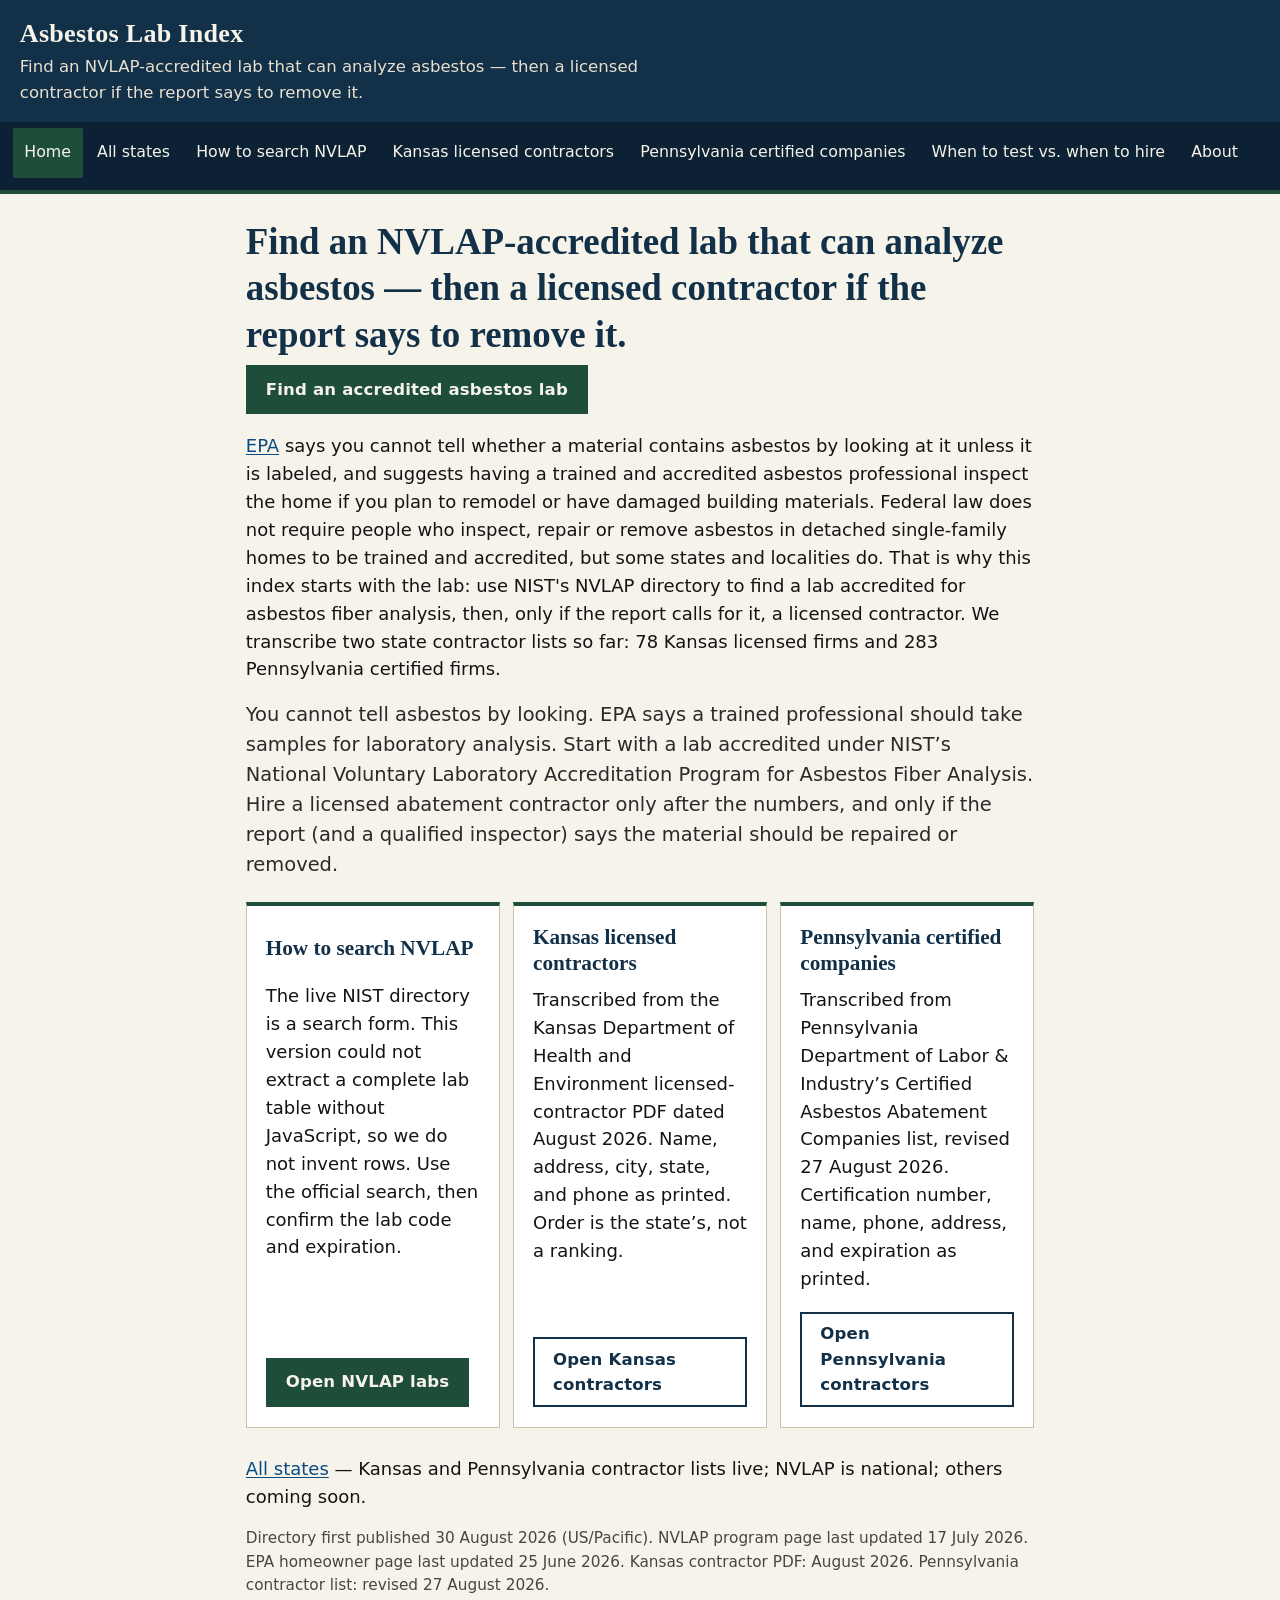
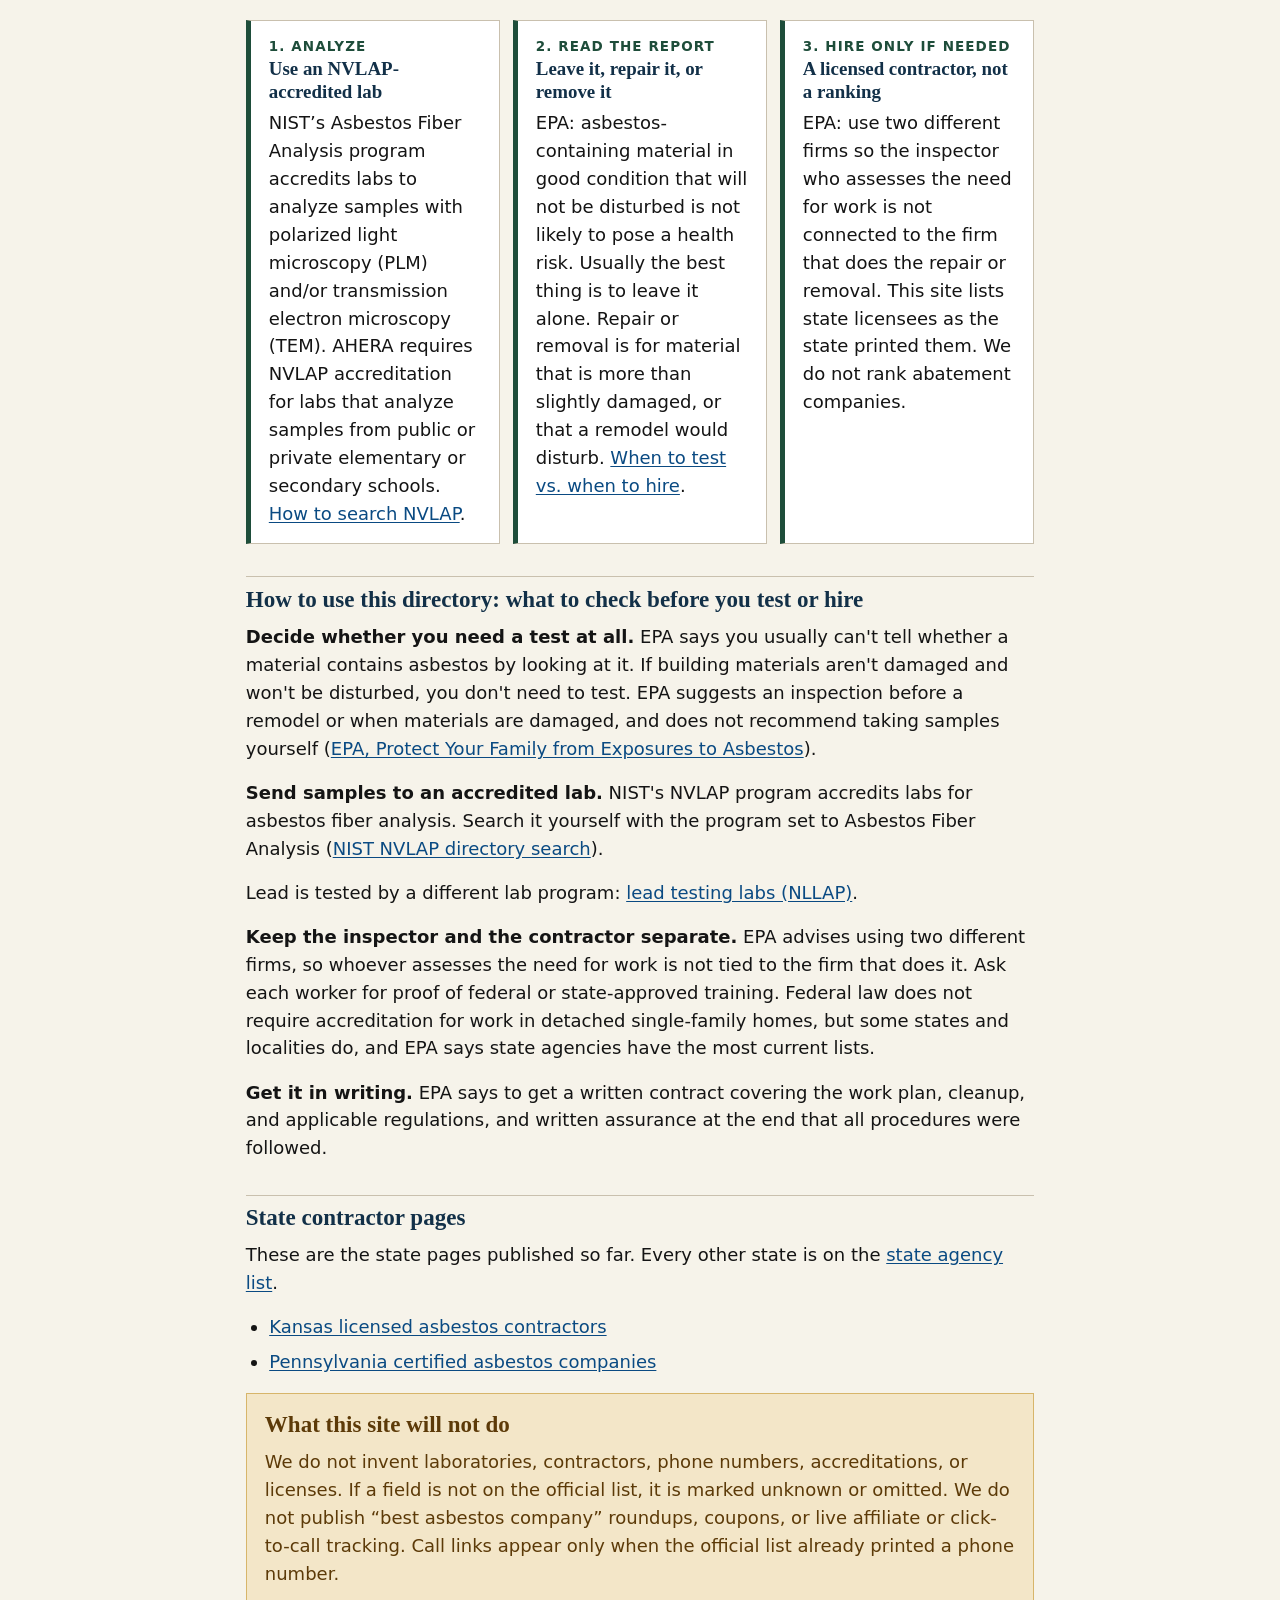
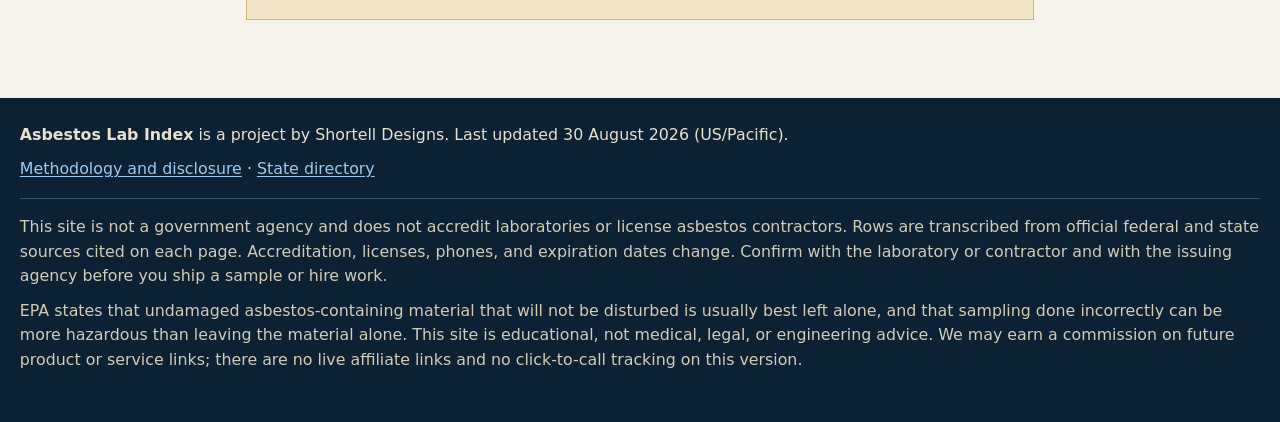
==== commit 0e3ac931: "Indexing pack 2026-11-09 (Marketeer): intros, titles, metas, internal links Co-authored-by: shortell" ====
--- a/index.html
+++ b/index.html
@@ -3,8 +3,8 @@
 <head>
   <meta charset="utf-8">
   <meta name="viewport" content="width=device-width, initial-scale=1">
-  <title>Find an NVLAP Asbestos Lab, Then a Licensed Contractor</title>
-  <meta name="description" content="Independent index: NIST NVLAP search (no invented labs), 77 Kansas licensed contractors, 284 Pennsylvania certified companies. Analyze first. Not a ranking. No paid placement.">
+  <title>Asbestos Testing: NVLAP Labs and Licensed Contractors</title>
+  <meta name="description" content="You cannot tell asbestos by looking. Find an NVLAP lab to analyze a sample, then a licensed contractor (78 in Kansas, 283 in Pennsylvania).">
   <link rel="stylesheet" href="css/site.css">
   <link rel="canonical" href="https://shortelldesigns.github.io/asbestos-lab-index/">
 </head>
@@ -30,6 +30,7 @@
   <main id="content">
     <h1 class="page">Find an NVLAP-accredited lab that can analyze asbestos — then a licensed contractor if the report says to remove it.</h1>
     <p class="fold-cta"><a class="btn" href="nvlap.html">Find an accredited asbestos lab</a></p>
+    <p class="intro"><a href="https://www.epa.gov/asbestos/protect-your-family-exposures-asbestos">EPA</a> says you cannot tell whether a material contains asbestos by looking at it unless it is labeled, and suggests having a trained and accredited asbestos professional inspect the home if you plan to remodel or have damaged building materials. Federal law does not require people who inspect, repair or remove asbestos in detached single-family homes to be trained and accredited, but some states and localities do. That is why this index starts with the lab: use NIST's NVLAP directory to find a lab accredited for asbestos fiber analysis, then, only if the report calls for it, a licensed contractor. We transcribe two state contractor lists so far: 78 Kansas licensed firms and 283 Pennsylvania certified firms.</p>
     <p class="lede">You cannot tell asbestos by looking. EPA says a trained professional should take samples for laboratory analysis. Start with a lab accredited under NIST’s National Voluntary Laboratory Accreditation Program for Asbestos Fiber Analysis. Hire a licensed abatement contractor only after the numbers, and only if the report (and a qualified inspector) says the material should be repaired or removed.</p>
 
     <div class="cards two cta-cards">
@@ -74,6 +75,7 @@
       <h2>How to use this directory: what to check before you test or hire</h2>
       <p><strong>Decide whether you need a test at all.</strong> EPA says you usually can't tell whether a material contains asbestos by looking at it. If building materials aren't damaged and won't be disturbed, you don't need to test. EPA suggests an inspection before a remodel or when materials are damaged, and does not recommend taking samples yourself (<a href="https://www.epa.gov/asbestos/protect-your-family-exposures-asbestos">EPA, Protect Your Family from Exposures to Asbestos</a>).</p>
       <p><strong>Send samples to an accredited lab.</strong> NIST's NVLAP program accredits labs for asbestos fiber analysis. Search it yourself with the program set to Asbestos Fiber Analysis (<a href="https://www-s.nist.gov/niws/index.cfm?event=directory.search">NIST NVLAP directory search</a>).</p>
+      <p>Lead is tested by a different lab program: <a href="https://shortelldesigns.github.io/lead-paint-index/labs.html">lead testing labs (NLLAP)</a>.</p>
       <p><strong>Keep the inspector and the contractor separate.</strong> EPA advises using two different firms, so whoever assesses the need for work is not tied to the firm that does it. Ask each worker for proof of federal or state-approved training. Federal law does not require accreditation for work in detached single-family homes, but some states and localities do, and EPA says state agencies have the most current lists.</p>
       <p><strong>Get it in writing.</strong> EPA says to get a written contract covering the work plan, cleanup, and applicable regulations, and written assurance at the end that all procedures were followed.</p>
     </section>
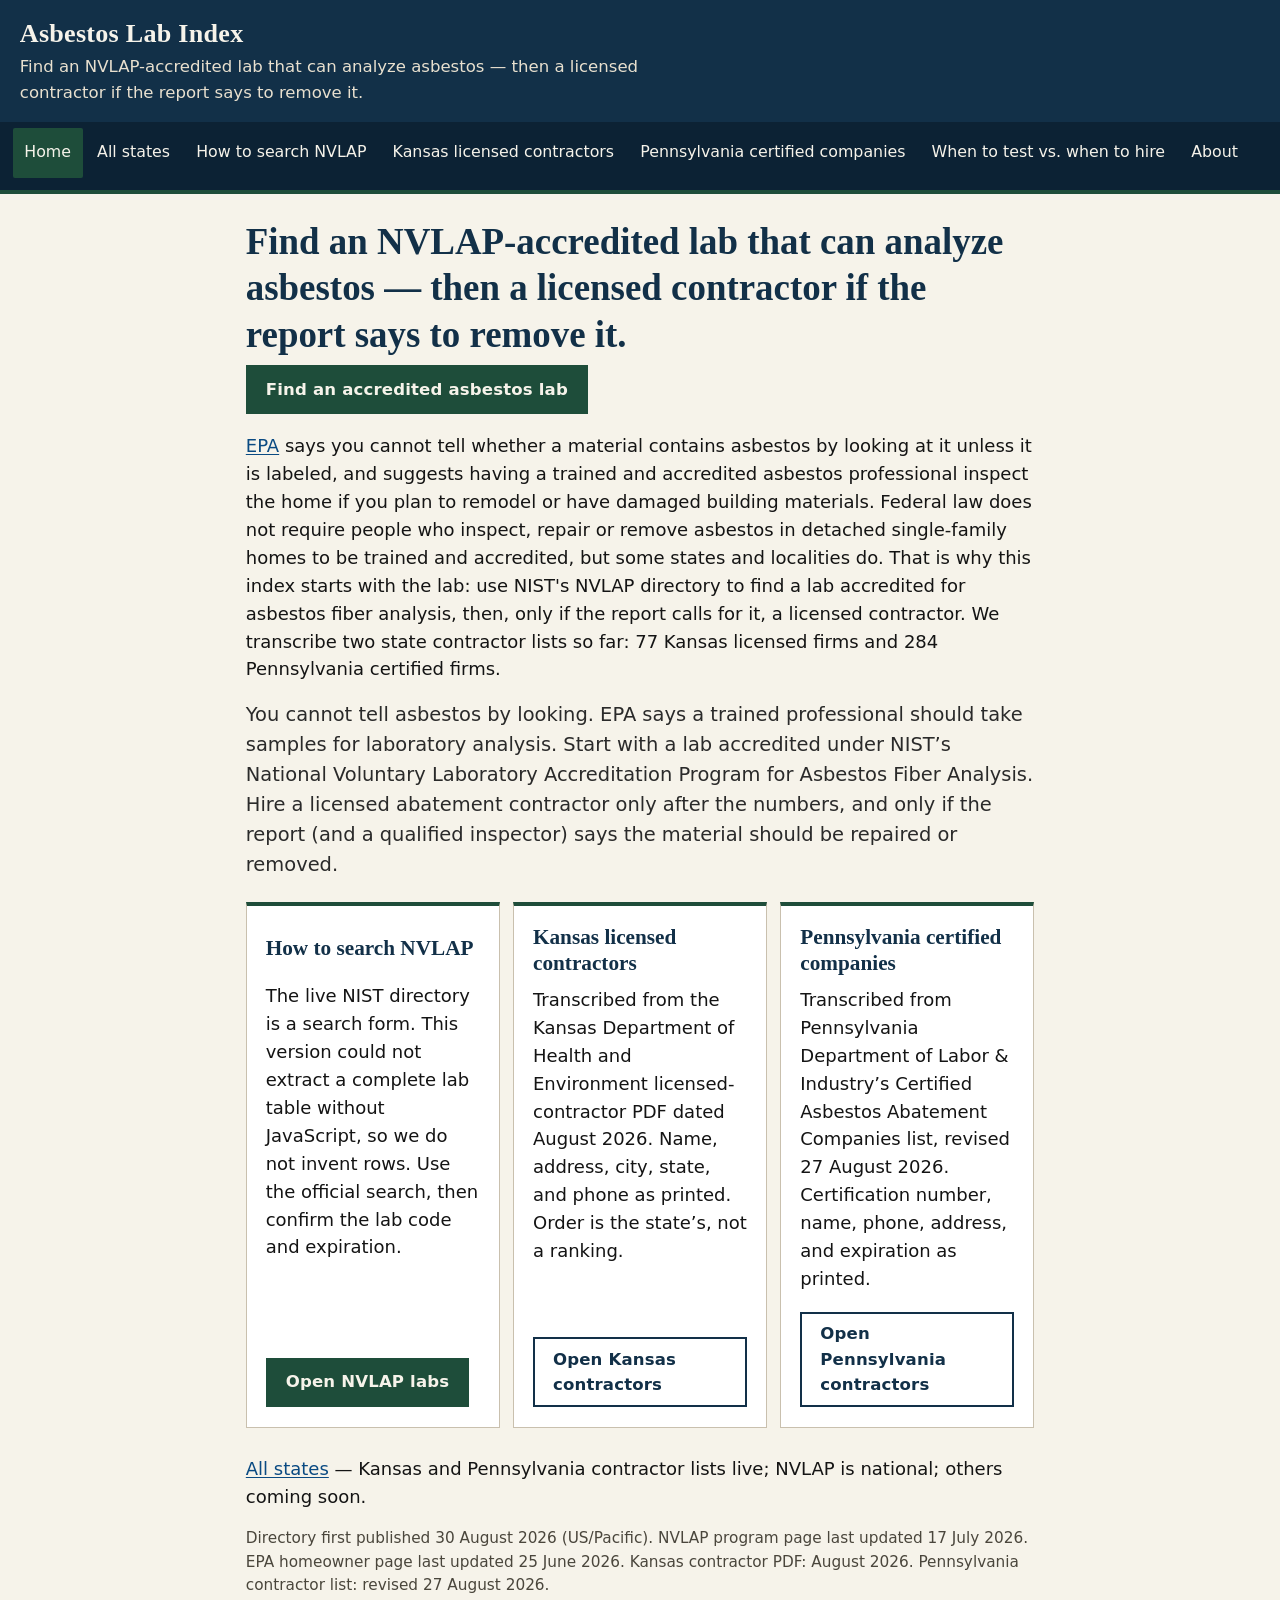
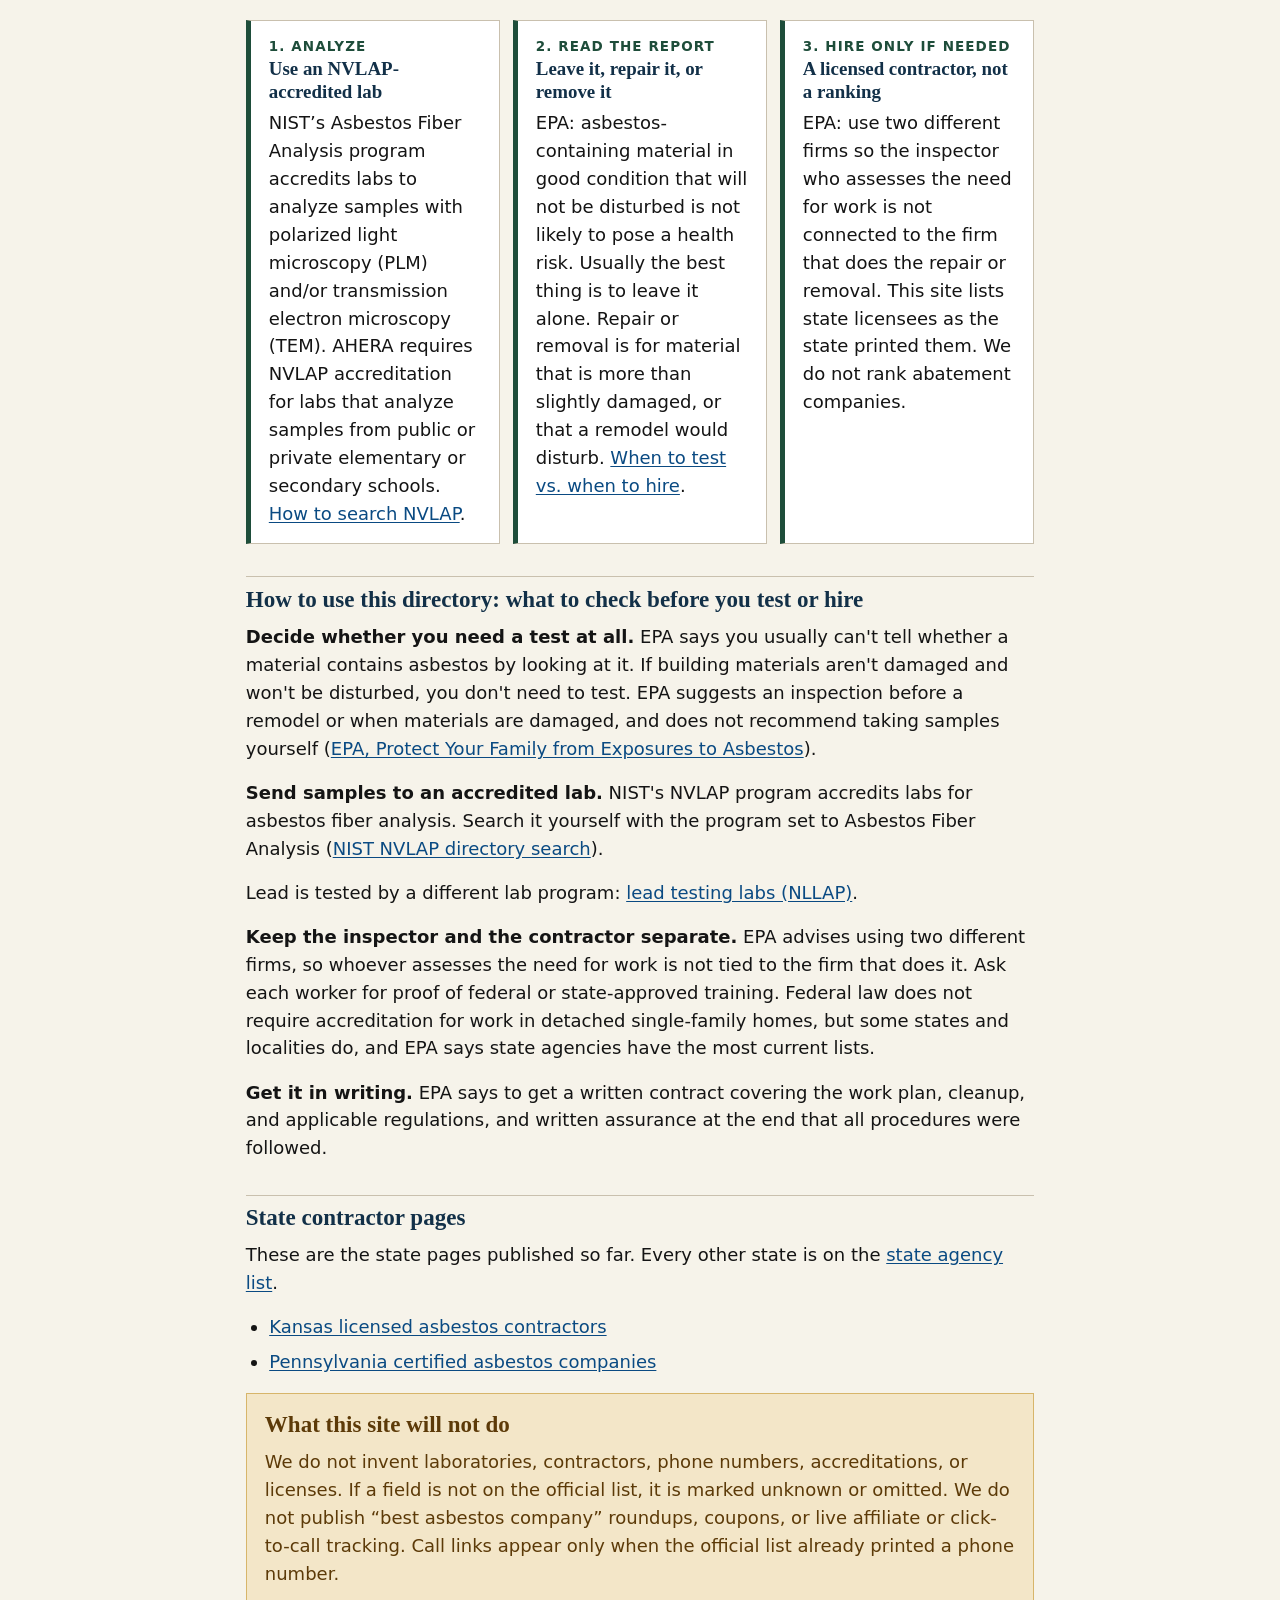
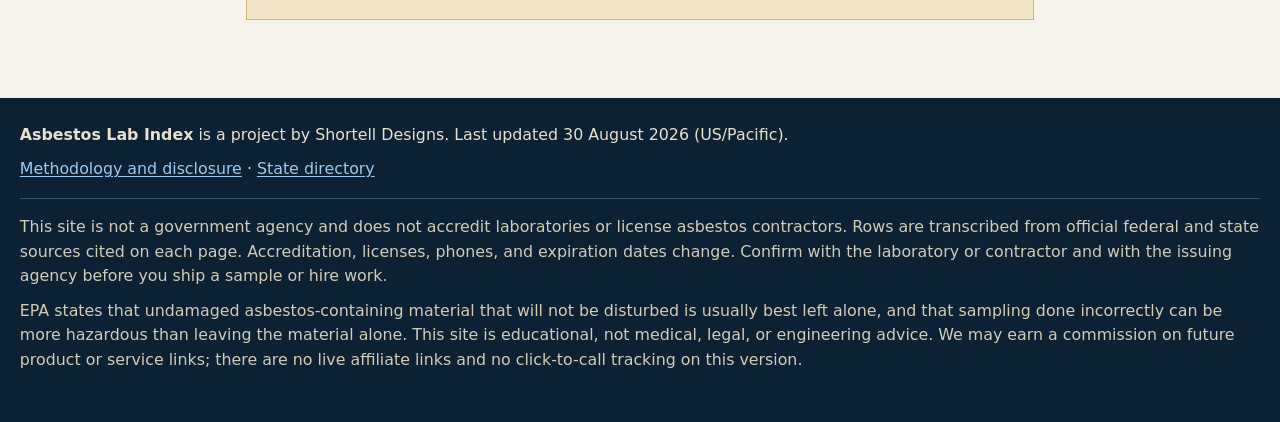
==== commit 0b6bb8f4: "Match home meta and intro to the 77 and 284 counts on the state pages Co-authored-by: shortelldesign" ====
--- a/index.html
+++ b/index.html
@@ -4,7 +4,7 @@
   <meta charset="utf-8">
   <meta name="viewport" content="width=device-width, initial-scale=1">
   <title>Asbestos Testing: NVLAP Labs and Licensed Contractors</title>
-  <meta name="description" content="You cannot tell asbestos by looking. Find an NVLAP lab to analyze a sample, then a licensed contractor (78 in Kansas, 283 in Pennsylvania).">
+  <meta name="description" content="You cannot tell asbestos by looking. Find an NVLAP lab to analyze a sample, then a licensed contractor (77 in Kansas, 284 in Pennsylvania).">
   <link rel="stylesheet" href="css/site.css">
   <link rel="canonical" href="https://shortelldesigns.github.io/asbestos-lab-index/">
 </head>
@@ -30,7 +30,7 @@
   <main id="content">
     <h1 class="page">Find an NVLAP-accredited lab that can analyze asbestos — then a licensed contractor if the report says to remove it.</h1>
     <p class="fold-cta"><a class="btn" href="nvlap.html">Find an accredited asbestos lab</a></p>
-    <p class="intro"><a href="https://www.epa.gov/asbestos/protect-your-family-exposures-asbestos">EPA</a> says you cannot tell whether a material contains asbestos by looking at it unless it is labeled, and suggests having a trained and accredited asbestos professional inspect the home if you plan to remodel or have damaged building materials. Federal law does not require people who inspect, repair or remove asbestos in detached single-family homes to be trained and accredited, but some states and localities do. That is why this index starts with the lab: use NIST's NVLAP directory to find a lab accredited for asbestos fiber analysis, then, only if the report calls for it, a licensed contractor. We transcribe two state contractor lists so far: 78 Kansas licensed firms and 283 Pennsylvania certified firms.</p>
+    <p class="intro"><a href="https://www.epa.gov/asbestos/protect-your-family-exposures-asbestos">EPA</a> says you cannot tell whether a material contains asbestos by looking at it unless it is labeled, and suggests having a trained and accredited asbestos professional inspect the home if you plan to remodel or have damaged building materials. Federal law does not require people who inspect, repair or remove asbestos in detached single-family homes to be trained and accredited, but some states and localities do. That is why this index starts with the lab: use NIST's NVLAP directory to find a lab accredited for asbestos fiber analysis, then, only if the report calls for it, a licensed contractor. We transcribe two state contractor lists so far: 77 Kansas licensed firms and 284 Pennsylvania certified firms.</p>
     <p class="lede">You cannot tell asbestos by looking. EPA says a trained professional should take samples for laboratory analysis. Start with a lab accredited under NIST’s National Voluntary Laboratory Accreditation Program for Asbestos Fiber Analysis. Hire a licensed abatement contractor only after the numbers, and only if the report (and a qualified inspector) says the material should be repaired or removed.</p>
 
     <div class="cards two cta-cards">
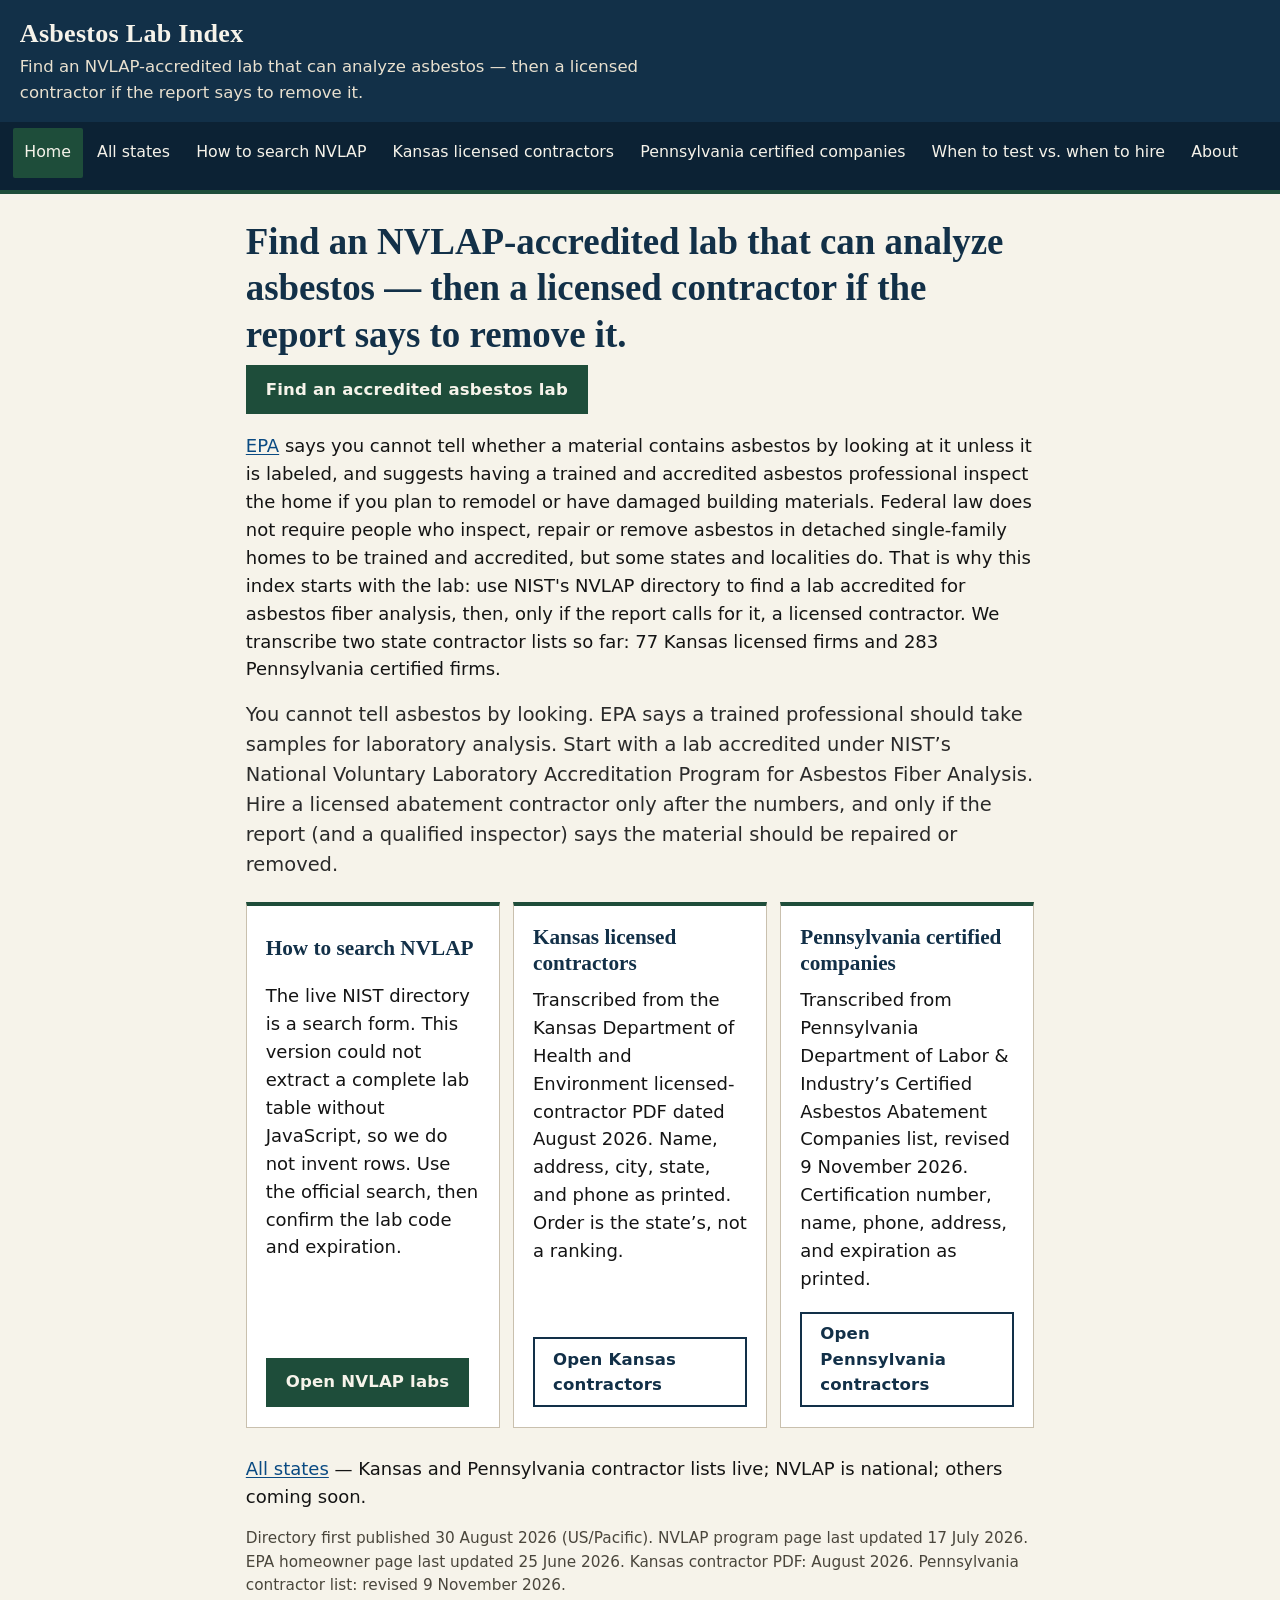
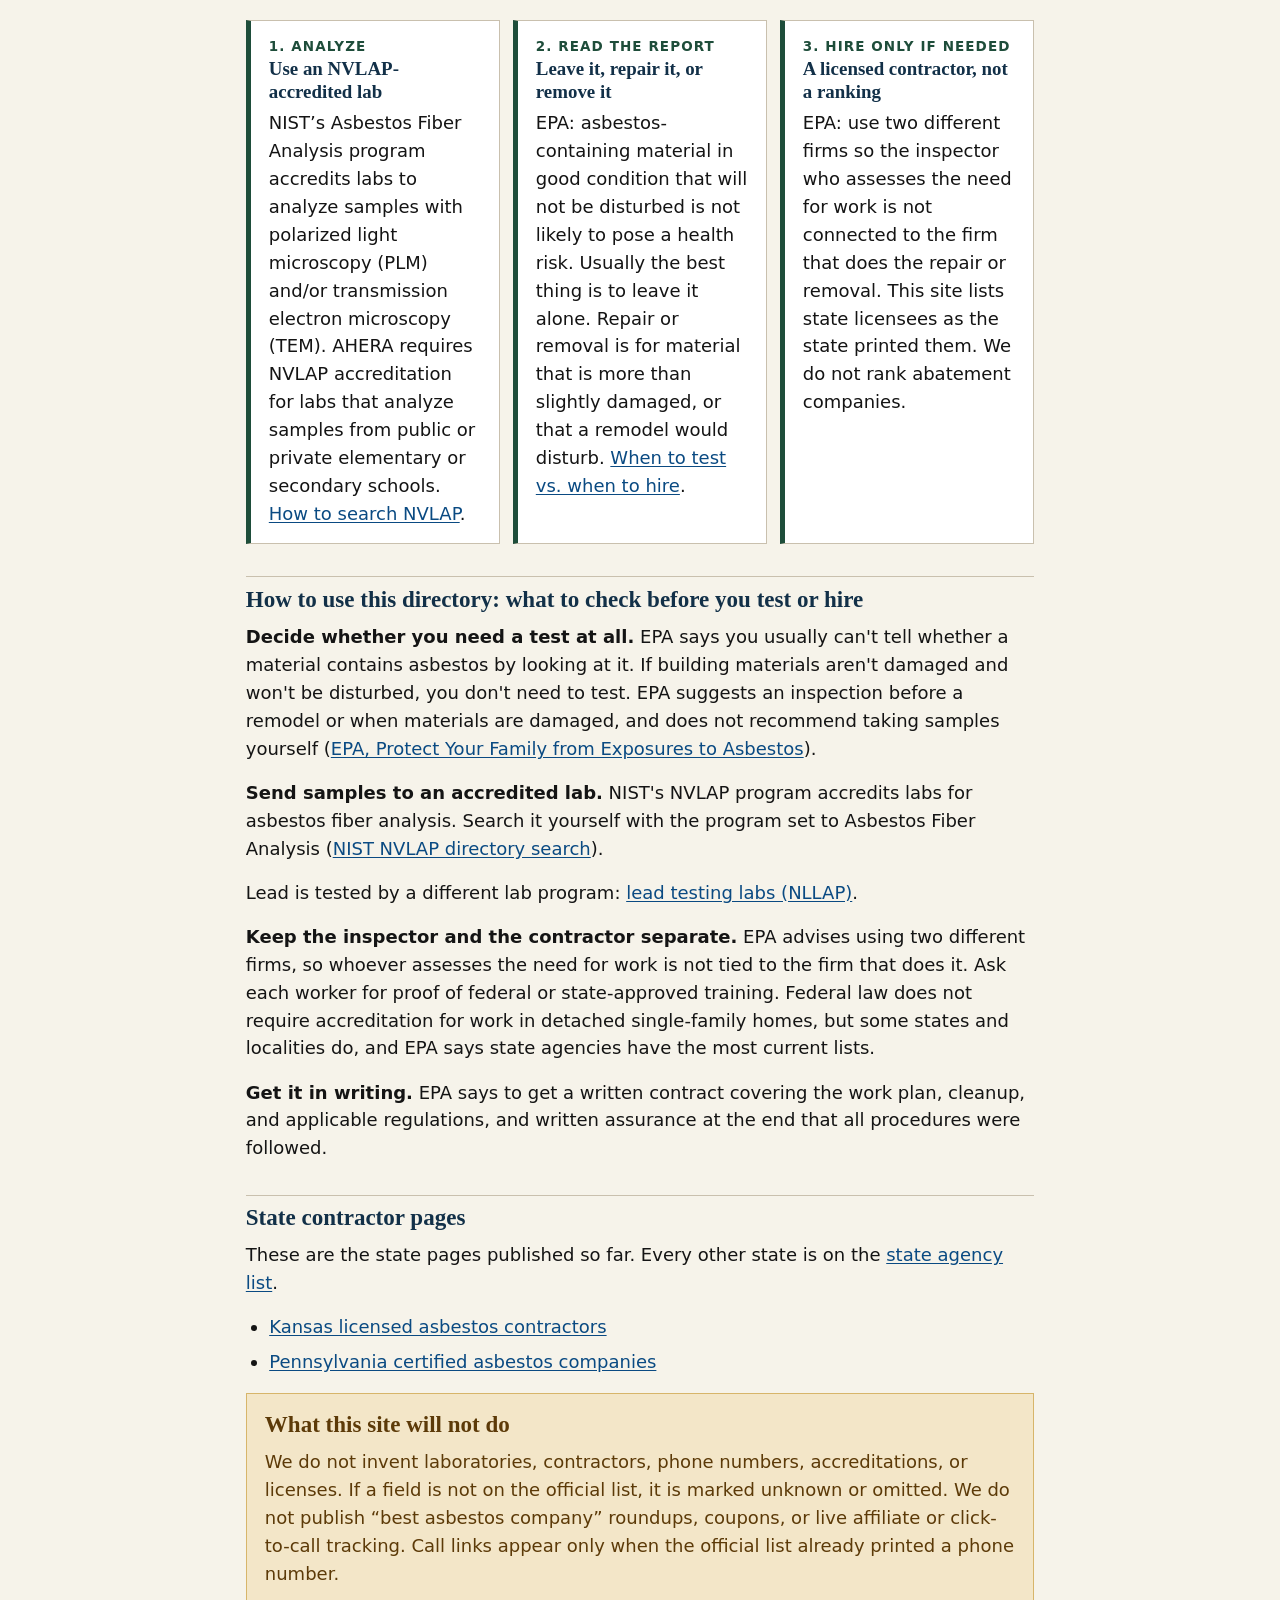
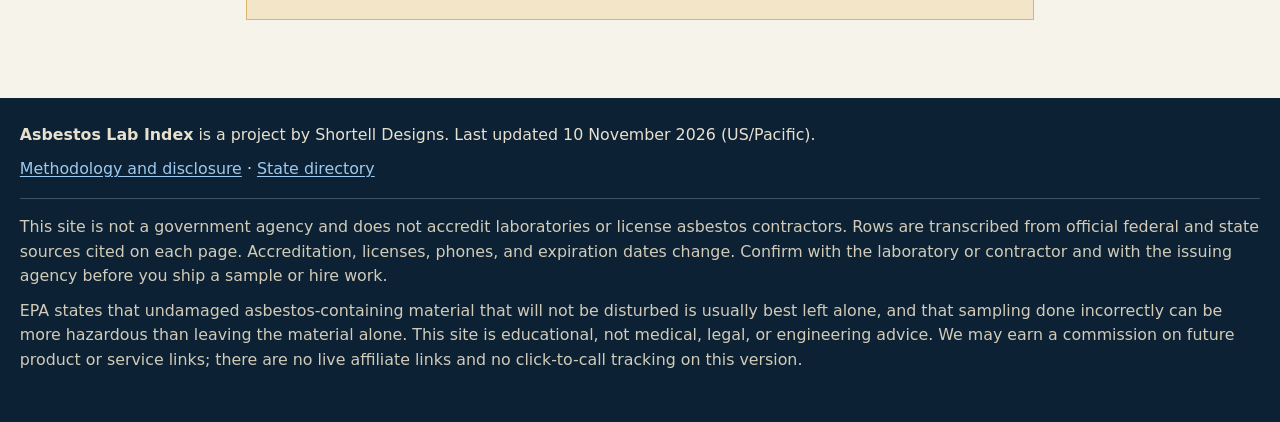
==== commit 8f037c33: "Refresh the Pennsylvania L&I contractor list to Revised Date 11/9/2026. The official HTML has 291 pr" ====
--- a/index.html
+++ b/index.html
@@ -4,7 +4,7 @@
   <meta charset="utf-8">
   <meta name="viewport" content="width=device-width, initial-scale=1">
   <title>Asbestos Testing: NVLAP Labs and Licensed Contractors</title>
-  <meta name="description" content="You cannot tell asbestos by looking. Find an NVLAP lab to analyze a sample, then a licensed contractor (77 in Kansas, 284 in Pennsylvania).">
+  <meta name="description" content="You cannot tell asbestos by looking. Find an NVLAP lab to analyze a sample, then a licensed contractor (77 in Kansas, 283 in Pennsylvania).">
   <link rel="stylesheet" href="css/site.css">
   <link rel="canonical" href="https://shortelldesigns.github.io/asbestos-lab-index/">
 </head>
@@ -30,7 +30,7 @@
   <main id="content">
     <h1 class="page">Find an NVLAP-accredited lab that can analyze asbestos — then a licensed contractor if the report says to remove it.</h1>
     <p class="fold-cta"><a class="btn" href="nvlap.html">Find an accredited asbestos lab</a></p>
-    <p class="intro"><a href="https://www.epa.gov/asbestos/protect-your-family-exposures-asbestos">EPA</a> says you cannot tell whether a material contains asbestos by looking at it unless it is labeled, and suggests having a trained and accredited asbestos professional inspect the home if you plan to remodel or have damaged building materials. Federal law does not require people who inspect, repair or remove asbestos in detached single-family homes to be trained and accredited, but some states and localities do. That is why this index starts with the lab: use NIST's NVLAP directory to find a lab accredited for asbestos fiber analysis, then, only if the report calls for it, a licensed contractor. We transcribe two state contractor lists so far: 77 Kansas licensed firms and 284 Pennsylvania certified firms.</p>
+    <p class="intro"><a href="https://www.epa.gov/asbestos/protect-your-family-exposures-asbestos">EPA</a> says you cannot tell whether a material contains asbestos by looking at it unless it is labeled, and suggests having a trained and accredited asbestos professional inspect the home if you plan to remodel or have damaged building materials. Federal law does not require people who inspect, repair or remove asbestos in detached single-family homes to be trained and accredited, but some states and localities do. That is why this index starts with the lab: use NIST's NVLAP directory to find a lab accredited for asbestos fiber analysis, then, only if the report calls for it, a licensed contractor. We transcribe two state contractor lists so far: 77 Kansas licensed firms and 283 Pennsylvania certified firms.</p>
     <p class="lede">You cannot tell asbestos by looking. EPA says a trained professional should take samples for laboratory analysis. Start with a lab accredited under NIST’s National Voluntary Laboratory Accreditation Program for Asbestos Fiber Analysis. Hire a licensed abatement contractor only after the numbers, and only if the report (and a qualified inspector) says the material should be repaired or removed.</p>
 
     <div class="cards two cta-cards">
@@ -46,12 +46,12 @@
       </div>
       <div class="card">
         <h3><a href="contractors/pennsylvania.html">Pennsylvania certified companies</a></h3>
-        <p>Transcribed from Pennsylvania Department of Labor &amp; Industry’s Certified Asbestos Abatement Companies list, revised 27 August 2026. Certification number, name, phone, address, and expiration as printed.</p>
+        <p>Transcribed from Pennsylvania Department of Labor &amp; Industry’s Certified Asbestos Abatement Companies list, revised 9 November 2026. Certification number, name, phone, address, and expiration as printed.</p>
         <a class="btn secondary" href="contractors/pennsylvania.html">Open Pennsylvania contractors</a>
       </div>
     </div>
     <p><a href="states.html">All states</a> — Kansas and Pennsylvania contractor lists live; NVLAP is national; others coming soon.</p>
-    <p class="meta">Directory first published 30 August 2026 (US/Pacific). NVLAP program page last updated 17 July 2026. EPA homeowner page last updated 25 June 2026. Kansas contractor PDF: August 2026. Pennsylvania contractor list: revised 27 August 2026.</p>
+    <p class="meta">Directory first published 30 August 2026 (US/Pacific). NVLAP program page last updated 17 July 2026. EPA homeowner page last updated 25 June 2026. Kansas contractor PDF: August 2026. Pennsylvania contractor list: revised 9 November 2026.</p>
 
     <div class="flow">
       <article>
@@ -95,7 +95,7 @@
   </main>
   <footer class="site">
     <div class="inner">
-      <p><strong>Asbestos Lab Index</strong> is a project by Shortell Designs. Last updated 30 August 2026 (US/Pacific).</p>
+      <p><strong>Asbestos Lab Index</strong> is a project by Shortell Designs. Last updated 10 November 2026 (US/Pacific).</p>
       <p><a href="about.html">Methodology and disclosure</a> · <a href="states.html">State directory</a></p>
       <div class="disclaimer">
         <p>This site is not a government agency and does not accredit laboratories or license asbestos contractors. Rows are transcribed from official federal and state sources cited on each page. Accreditation, licenses, phones, and expiration dates change. Confirm with the laboratory or contractor and with the issuing agency before you ship a sample or hire work.</p>
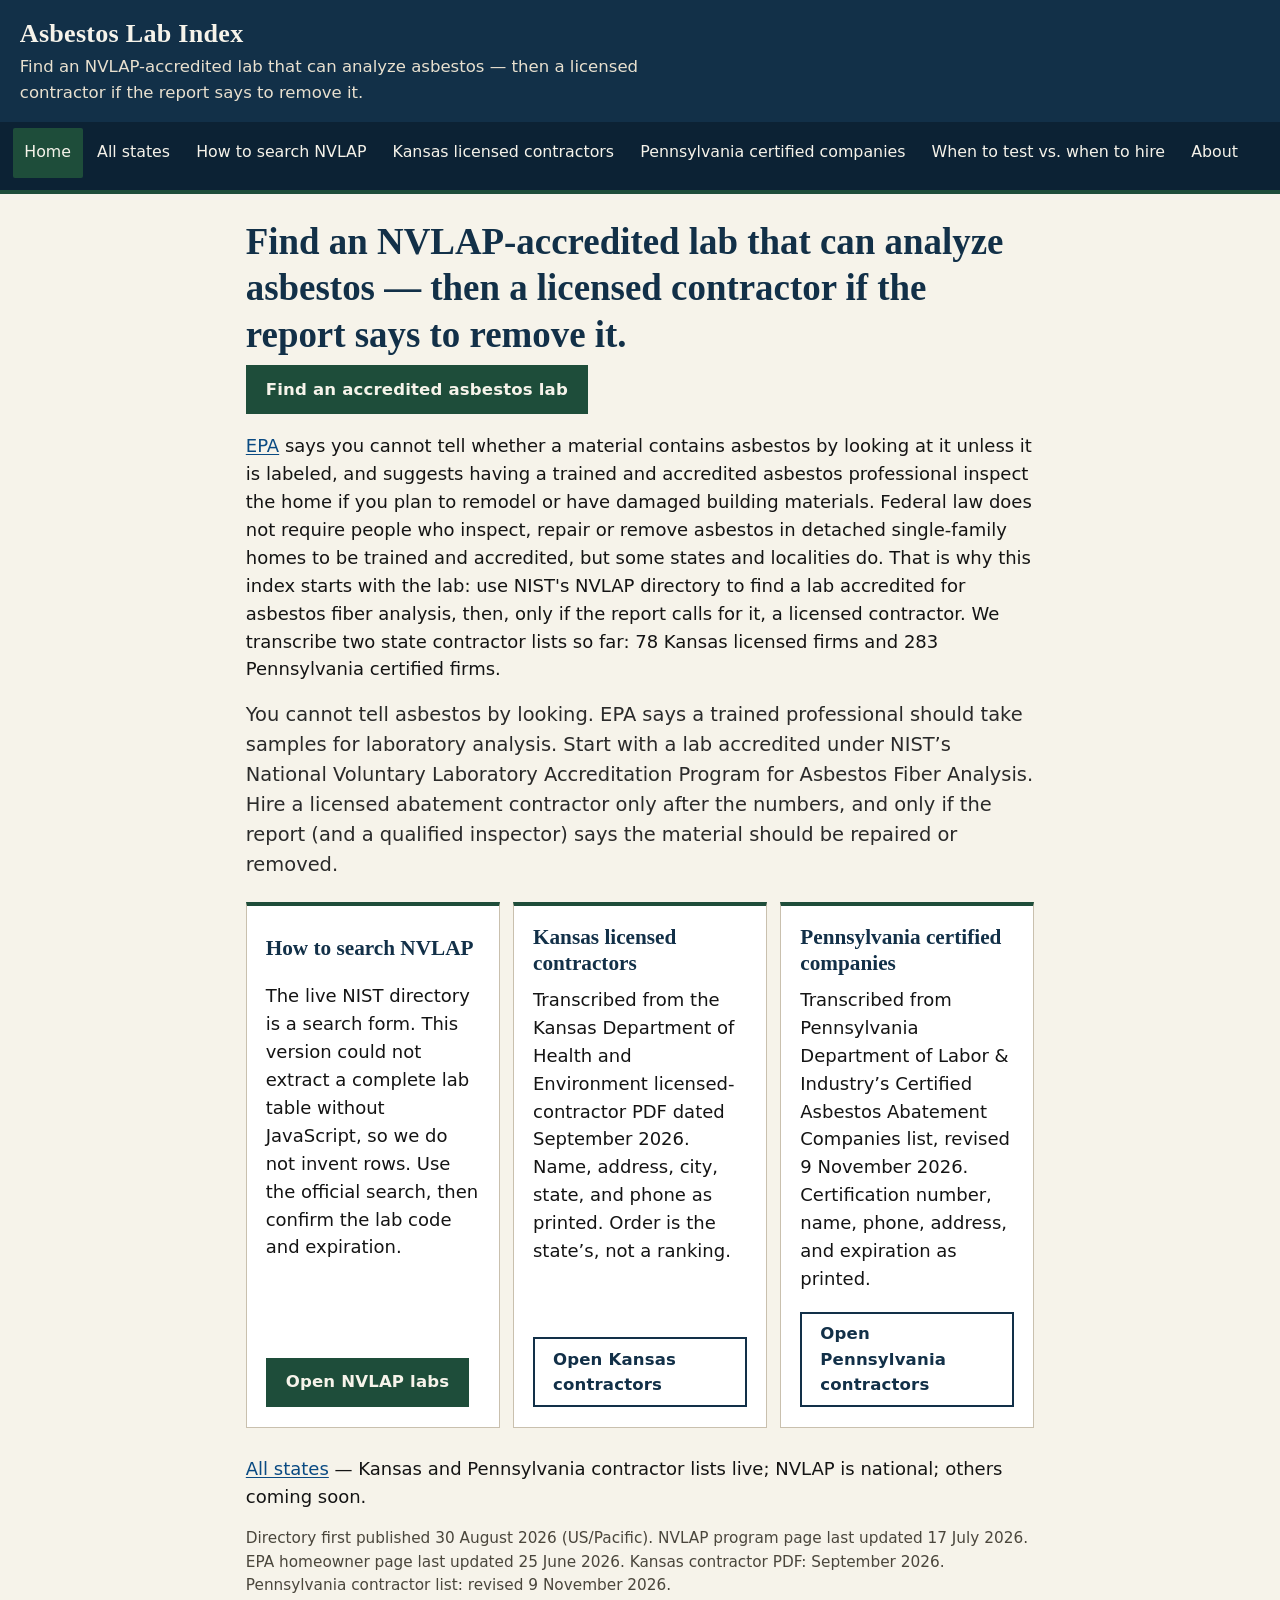
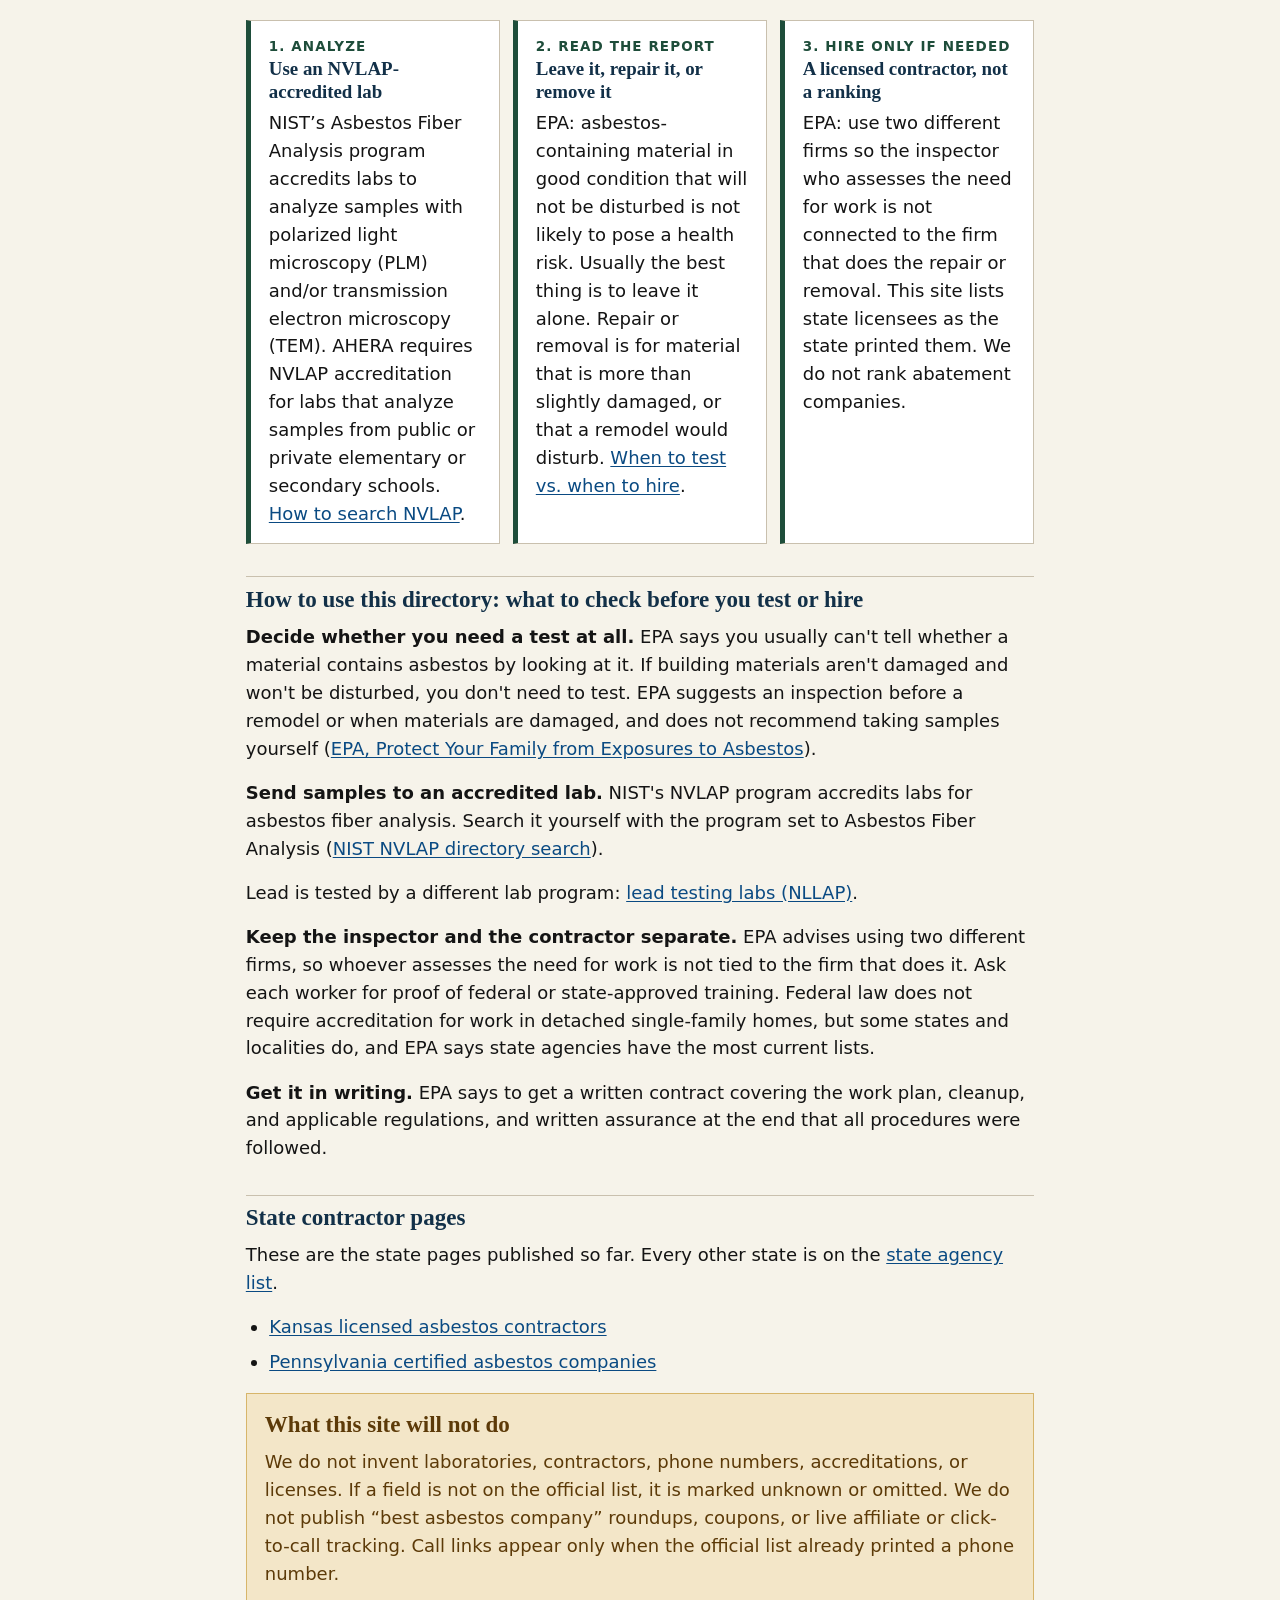
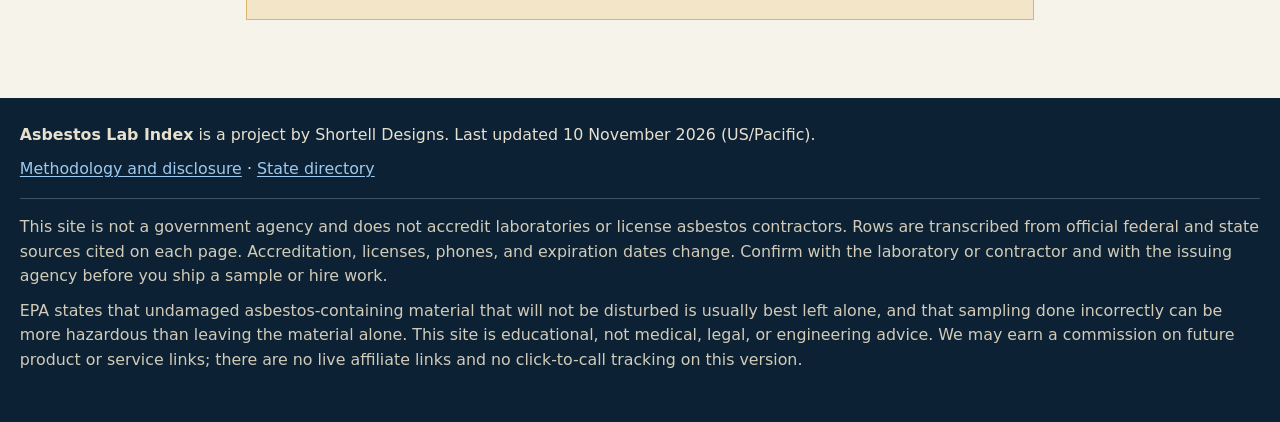
==== commit 7c3faf06: "Refresh the Kansas KDHE contractor list to Updated 09/2026 (78 rows). Transcribed from the official " ====
--- a/index.html
+++ b/index.html
@@ -4,7 +4,7 @@
   <meta charset="utf-8">
   <meta name="viewport" content="width=device-width, initial-scale=1">
   <title>Asbestos Testing: NVLAP Labs and Licensed Contractors</title>
-  <meta name="description" content="You cannot tell asbestos by looking. Find an NVLAP lab to analyze a sample, then a licensed contractor (77 in Kansas, 283 in Pennsylvania).">
+  <meta name="description" content="You cannot tell asbestos by looking. Find an NVLAP lab to analyze a sample, then a licensed contractor (78 in Kansas, 283 in Pennsylvania).">
   <link rel="stylesheet" href="css/site.css">
   <link rel="canonical" href="https://shortelldesigns.github.io/asbestos-lab-index/">
 </head>
@@ -30,7 +30,7 @@
   <main id="content">
     <h1 class="page">Find an NVLAP-accredited lab that can analyze asbestos — then a licensed contractor if the report says to remove it.</h1>
     <p class="fold-cta"><a class="btn" href="nvlap.html">Find an accredited asbestos lab</a></p>
-    <p class="intro"><a href="https://www.epa.gov/asbestos/protect-your-family-exposures-asbestos">EPA</a> says you cannot tell whether a material contains asbestos by looking at it unless it is labeled, and suggests having a trained and accredited asbestos professional inspect the home if you plan to remodel or have damaged building materials. Federal law does not require people who inspect, repair or remove asbestos in detached single-family homes to be trained and accredited, but some states and localities do. That is why this index starts with the lab: use NIST's NVLAP directory to find a lab accredited for asbestos fiber analysis, then, only if the report calls for it, a licensed contractor. We transcribe two state contractor lists so far: 77 Kansas licensed firms and 283 Pennsylvania certified firms.</p>
+    <p class="intro"><a href="https://www.epa.gov/asbestos/protect-your-family-exposures-asbestos">EPA</a> says you cannot tell whether a material contains asbestos by looking at it unless it is labeled, and suggests having a trained and accredited asbestos professional inspect the home if you plan to remodel or have damaged building materials. Federal law does not require people who inspect, repair or remove asbestos in detached single-family homes to be trained and accredited, but some states and localities do. That is why this index starts with the lab: use NIST's NVLAP directory to find a lab accredited for asbestos fiber analysis, then, only if the report calls for it, a licensed contractor. We transcribe two state contractor lists so far: 78 Kansas licensed firms and 283 Pennsylvania certified firms.</p>
     <p class="lede">You cannot tell asbestos by looking. EPA says a trained professional should take samples for laboratory analysis. Start with a lab accredited under NIST’s National Voluntary Laboratory Accreditation Program for Asbestos Fiber Analysis. Hire a licensed abatement contractor only after the numbers, and only if the report (and a qualified inspector) says the material should be repaired or removed.</p>
 
     <div class="cards two cta-cards">
@@ -41,7 +41,7 @@
       </div>
       <div class="card">
         <h3><a href="contractors/kansas.html">Kansas licensed contractors</a></h3>
-        <p>Transcribed from the Kansas Department of Health and Environment licensed-contractor PDF dated August 2026. Name, address, city, state, and phone as printed. Order is the state’s, not a ranking.</p>
+        <p>Transcribed from the Kansas Department of Health and Environment licensed-contractor PDF dated September 2026. Name, address, city, state, and phone as printed. Order is the state’s, not a ranking.</p>
         <a class="btn secondary" href="contractors/kansas.html">Open Kansas contractors</a>
       </div>
       <div class="card">
@@ -51,7 +51,7 @@
       </div>
     </div>
     <p><a href="states.html">All states</a> — Kansas and Pennsylvania contractor lists live; NVLAP is national; others coming soon.</p>
-    <p class="meta">Directory first published 30 August 2026 (US/Pacific). NVLAP program page last updated 17 July 2026. EPA homeowner page last updated 25 June 2026. Kansas contractor PDF: August 2026. Pennsylvania contractor list: revised 9 November 2026.</p>
+    <p class="meta">Directory first published 30 August 2026 (US/Pacific). NVLAP program page last updated 17 July 2026. EPA homeowner page last updated 25 June 2026. Kansas contractor PDF: September 2026. Pennsylvania contractor list: revised 9 November 2026.</p>
 
     <div class="flow">
       <article>
--- a/css/site.css
+++ b/css/site.css
@@ -649,3 +649,12 @@
   align-items: center;
   min-height: 2.75rem;
 }
+
+/* Designer iOS-664 fold pack 2026-11-10 */
+@media (max-width: 430px) {
+  h1.page { font-size: 1.35rem; line-height: 1.25; margin: 0 0 0.3rem; }
+  .lede { font-size: 1rem; margin-bottom: 0.7rem; }
+  .fold-cta { margin: 0.2rem 0 0.7rem; }
+  .cta-cards, .cards.two { margin-top: 0.3rem; }
+  .card { padding: 0.75rem 0.85rem; }
+}
